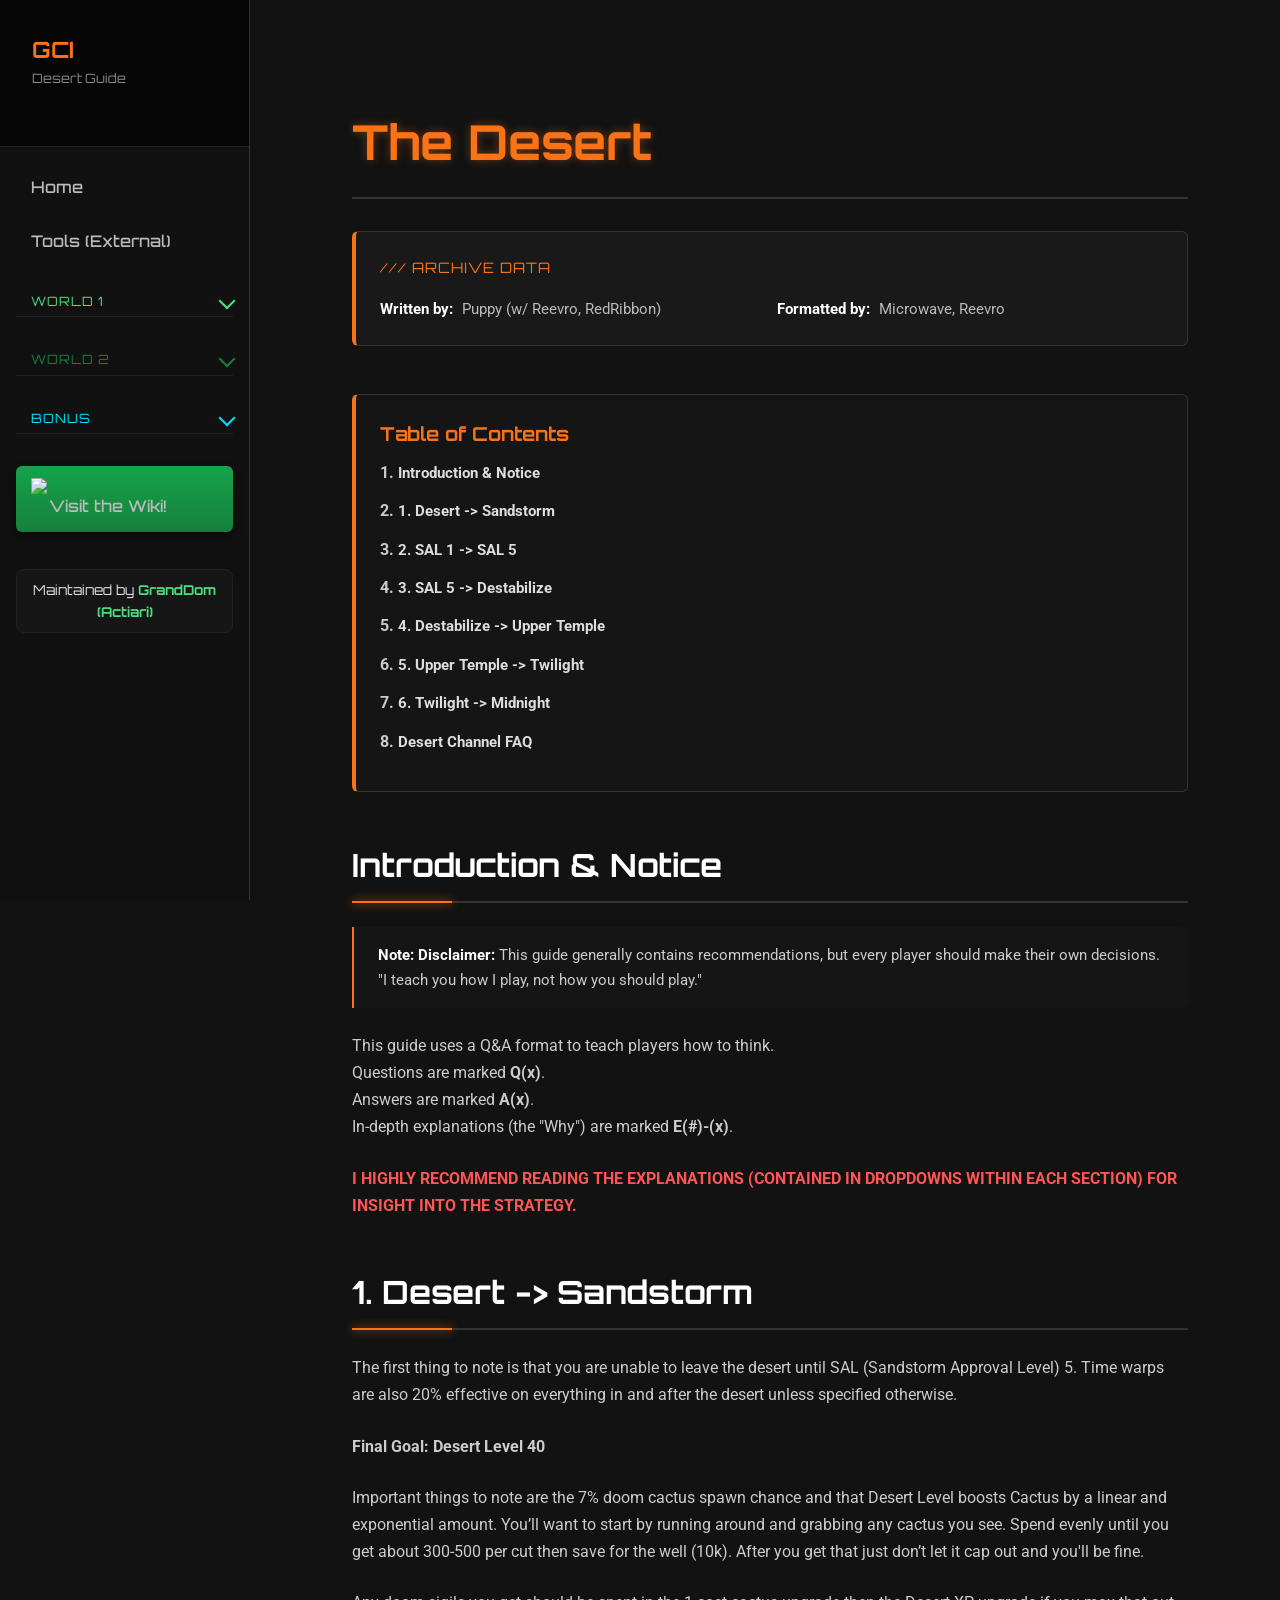
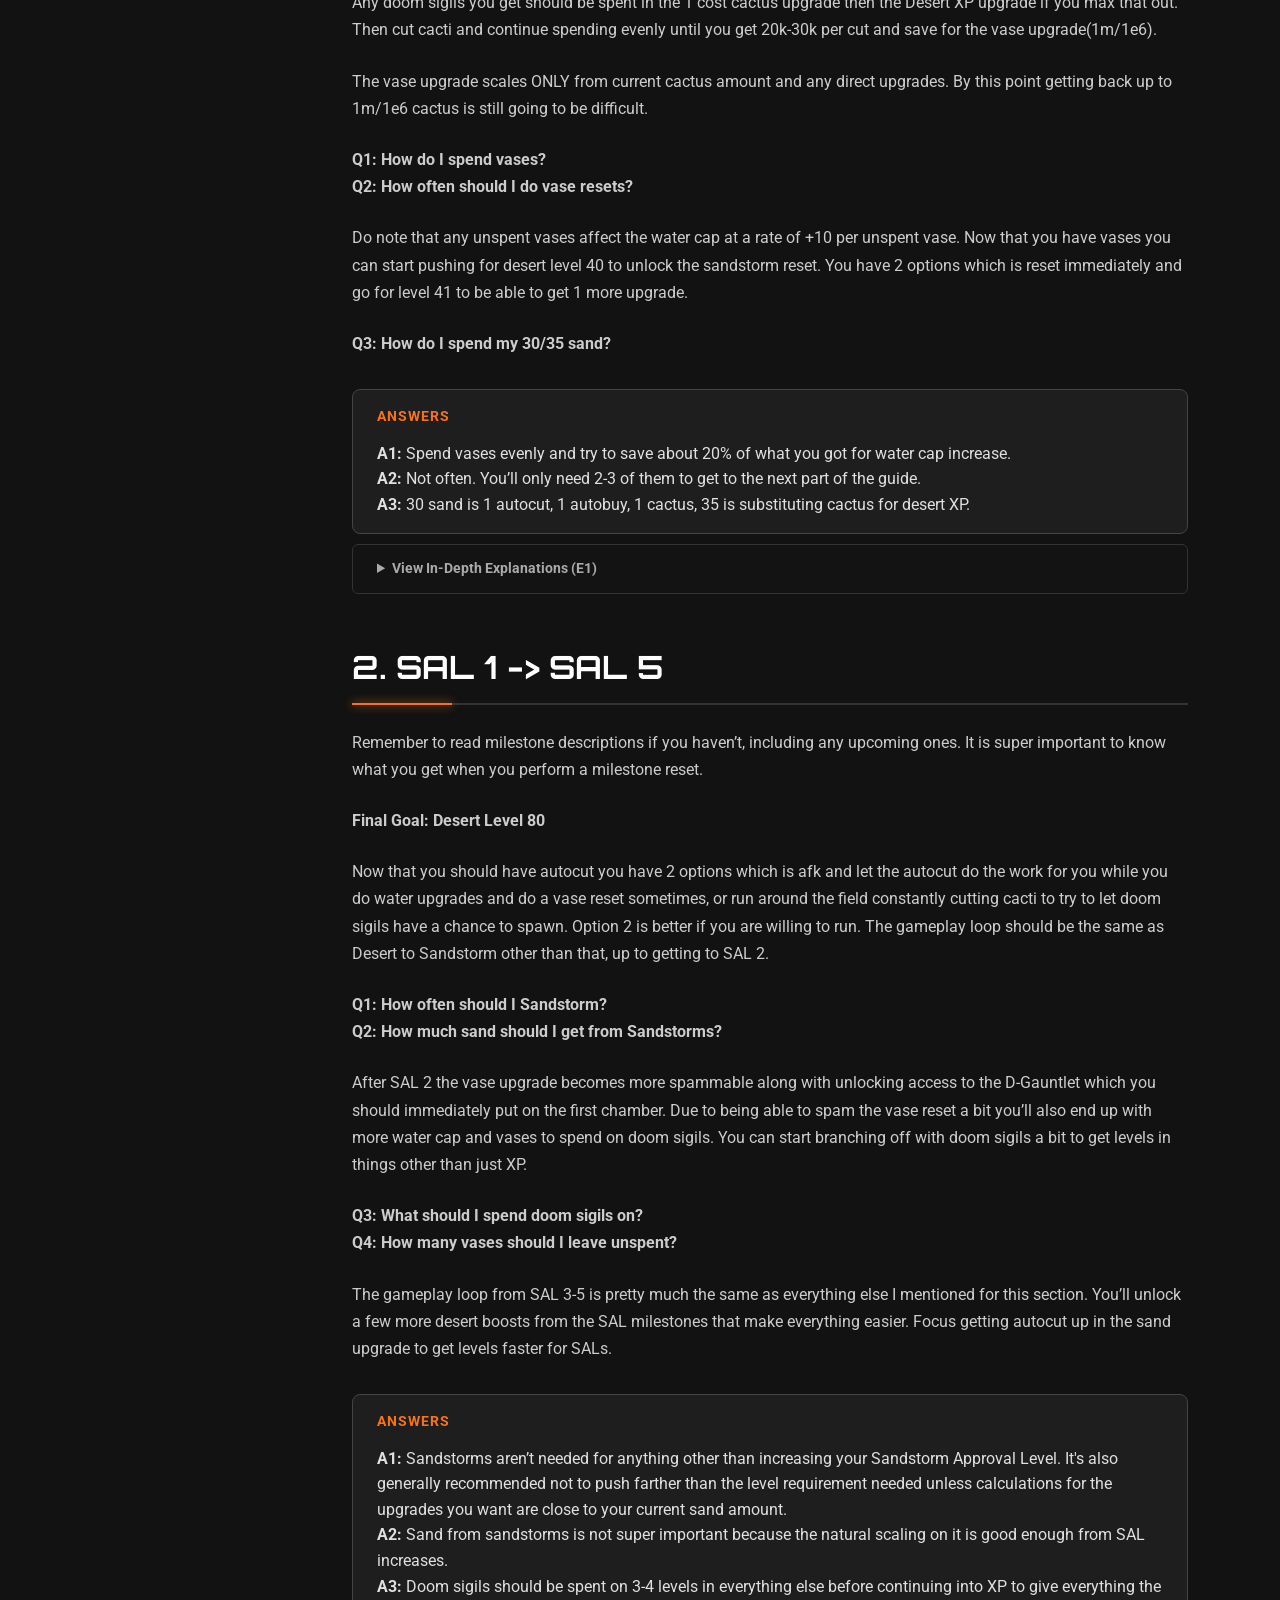
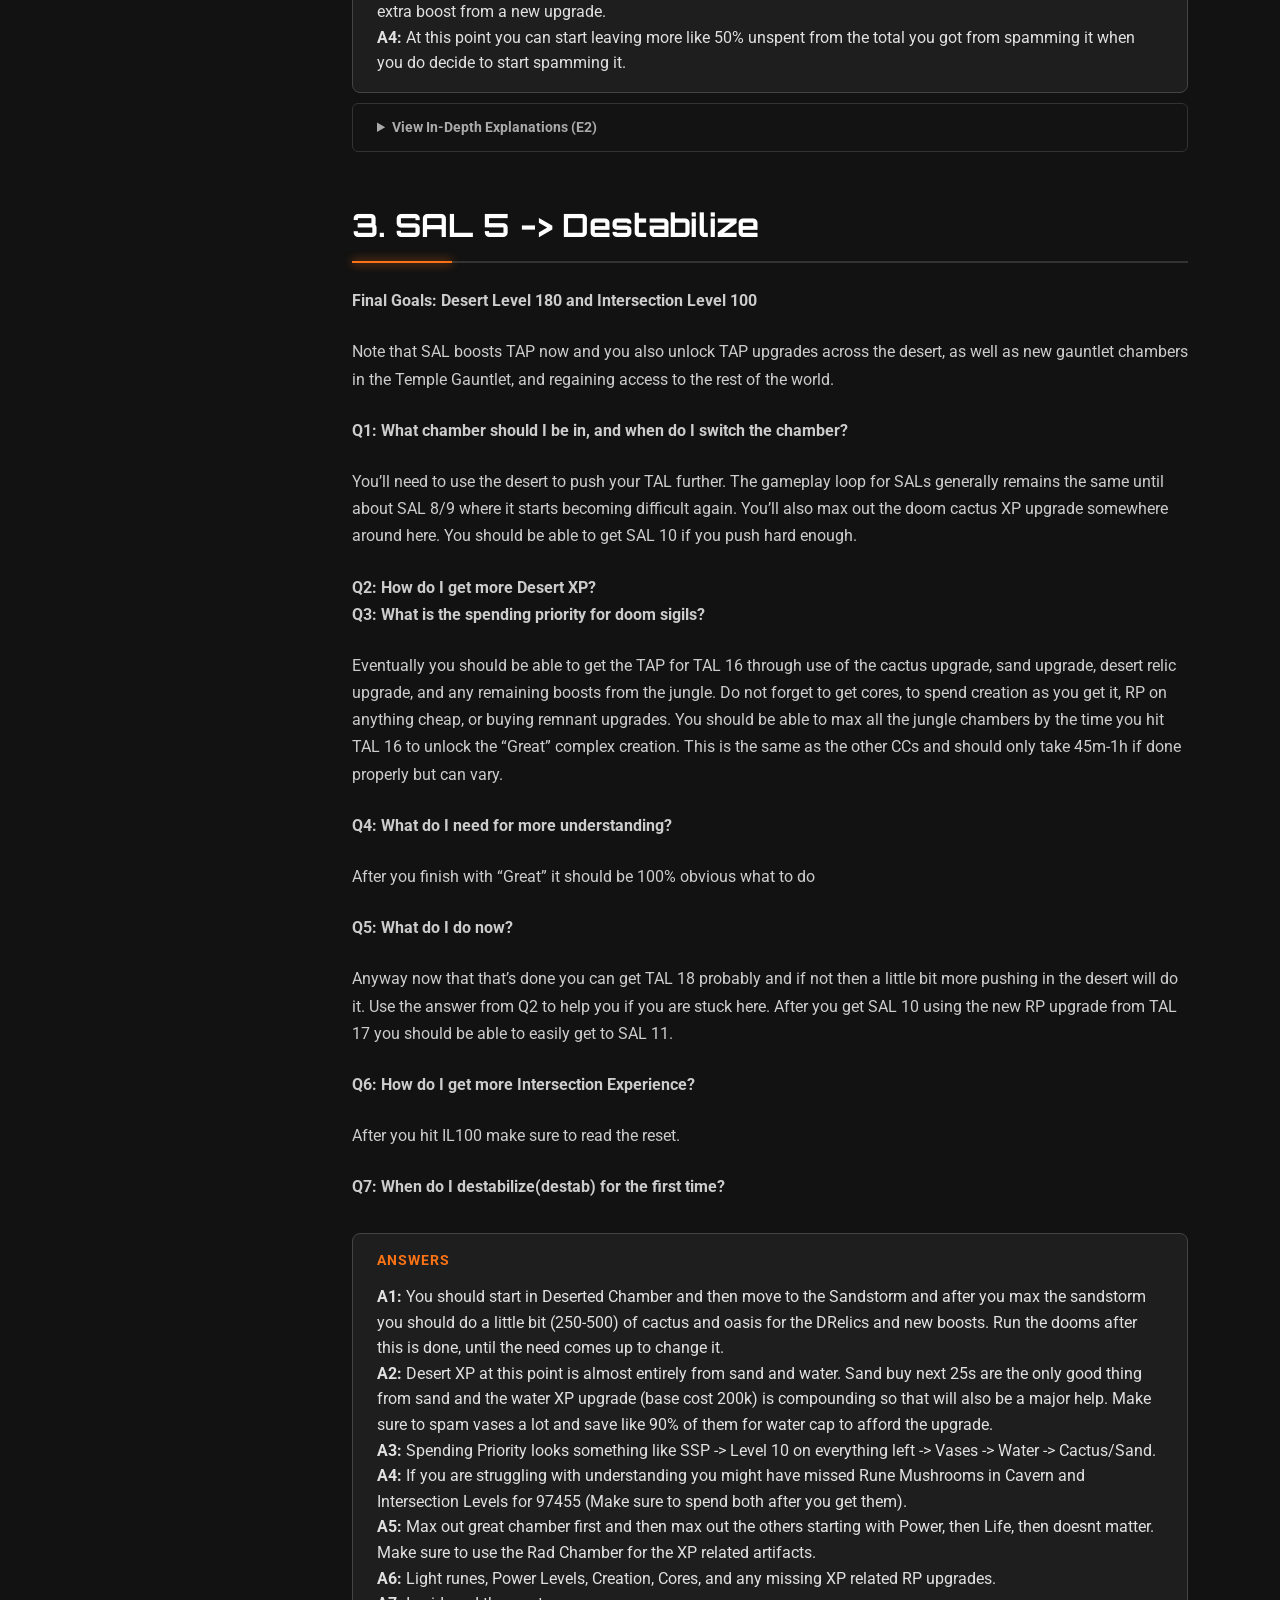
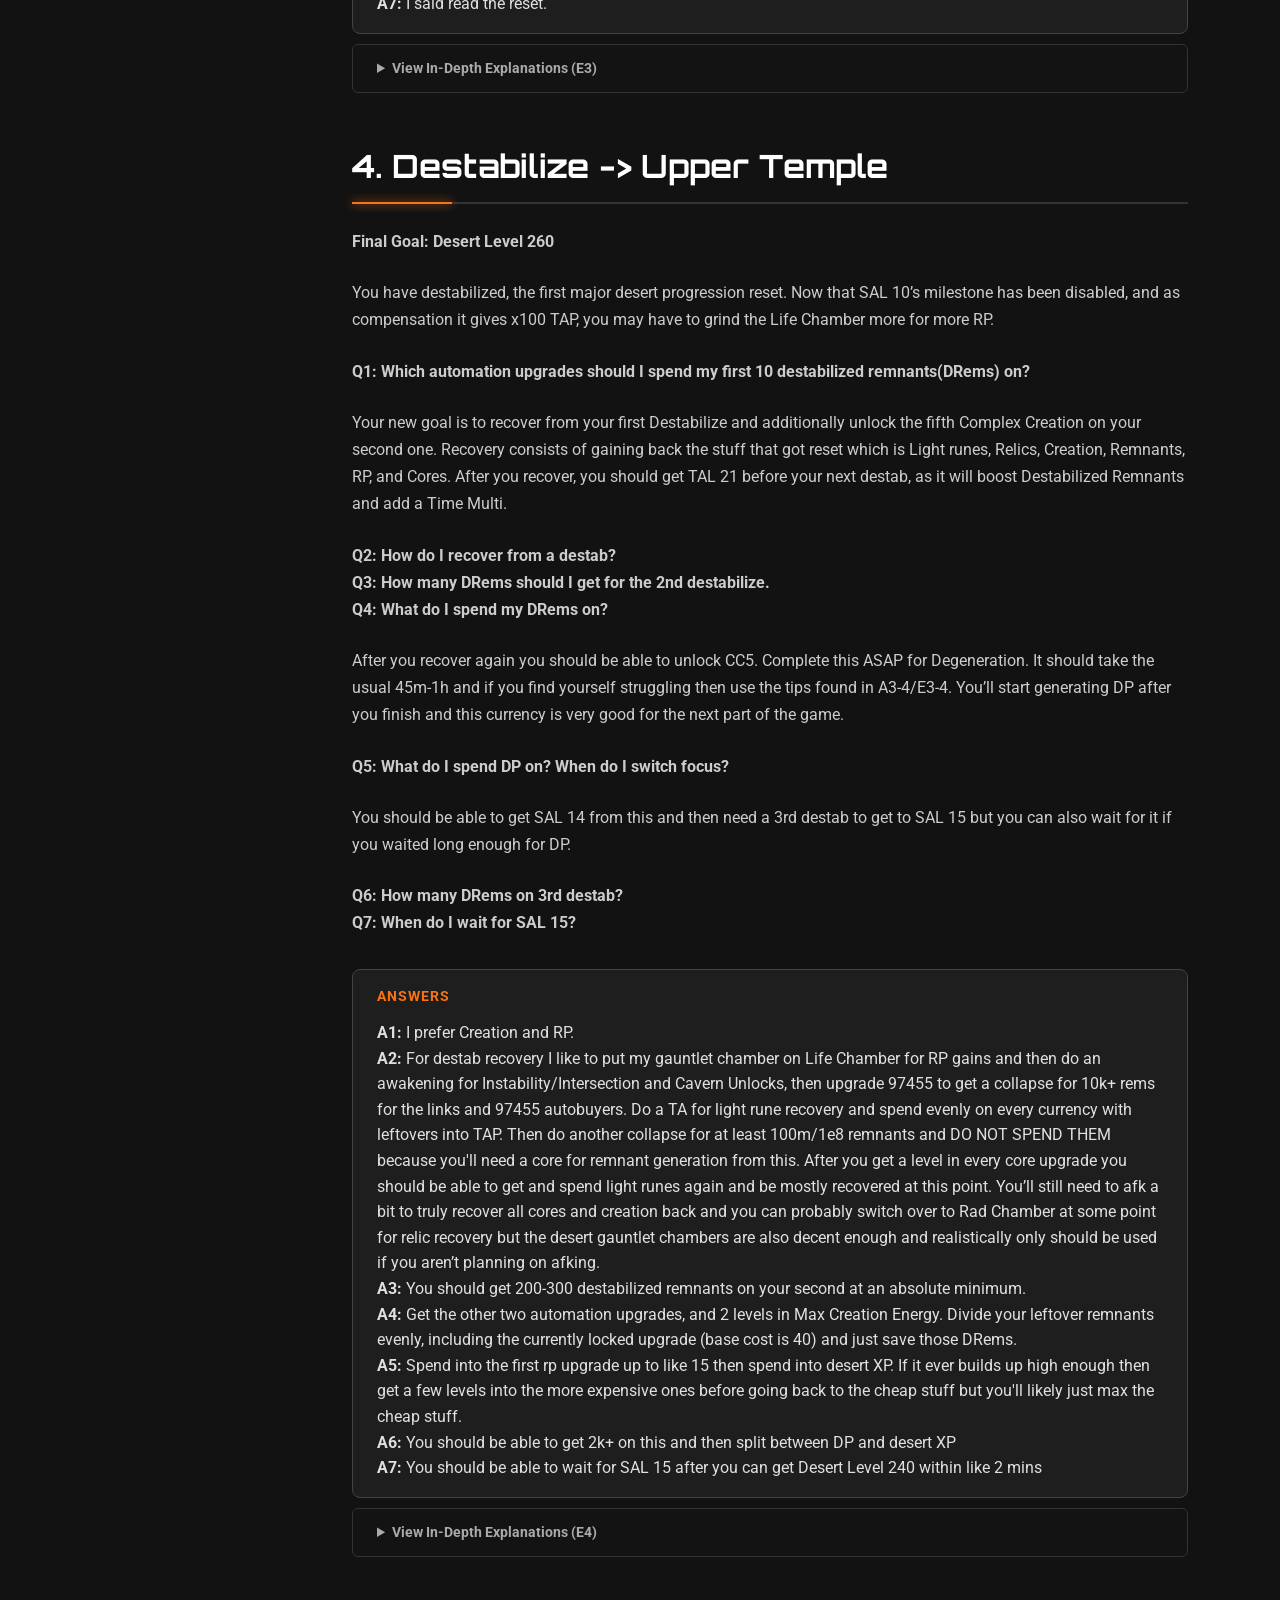
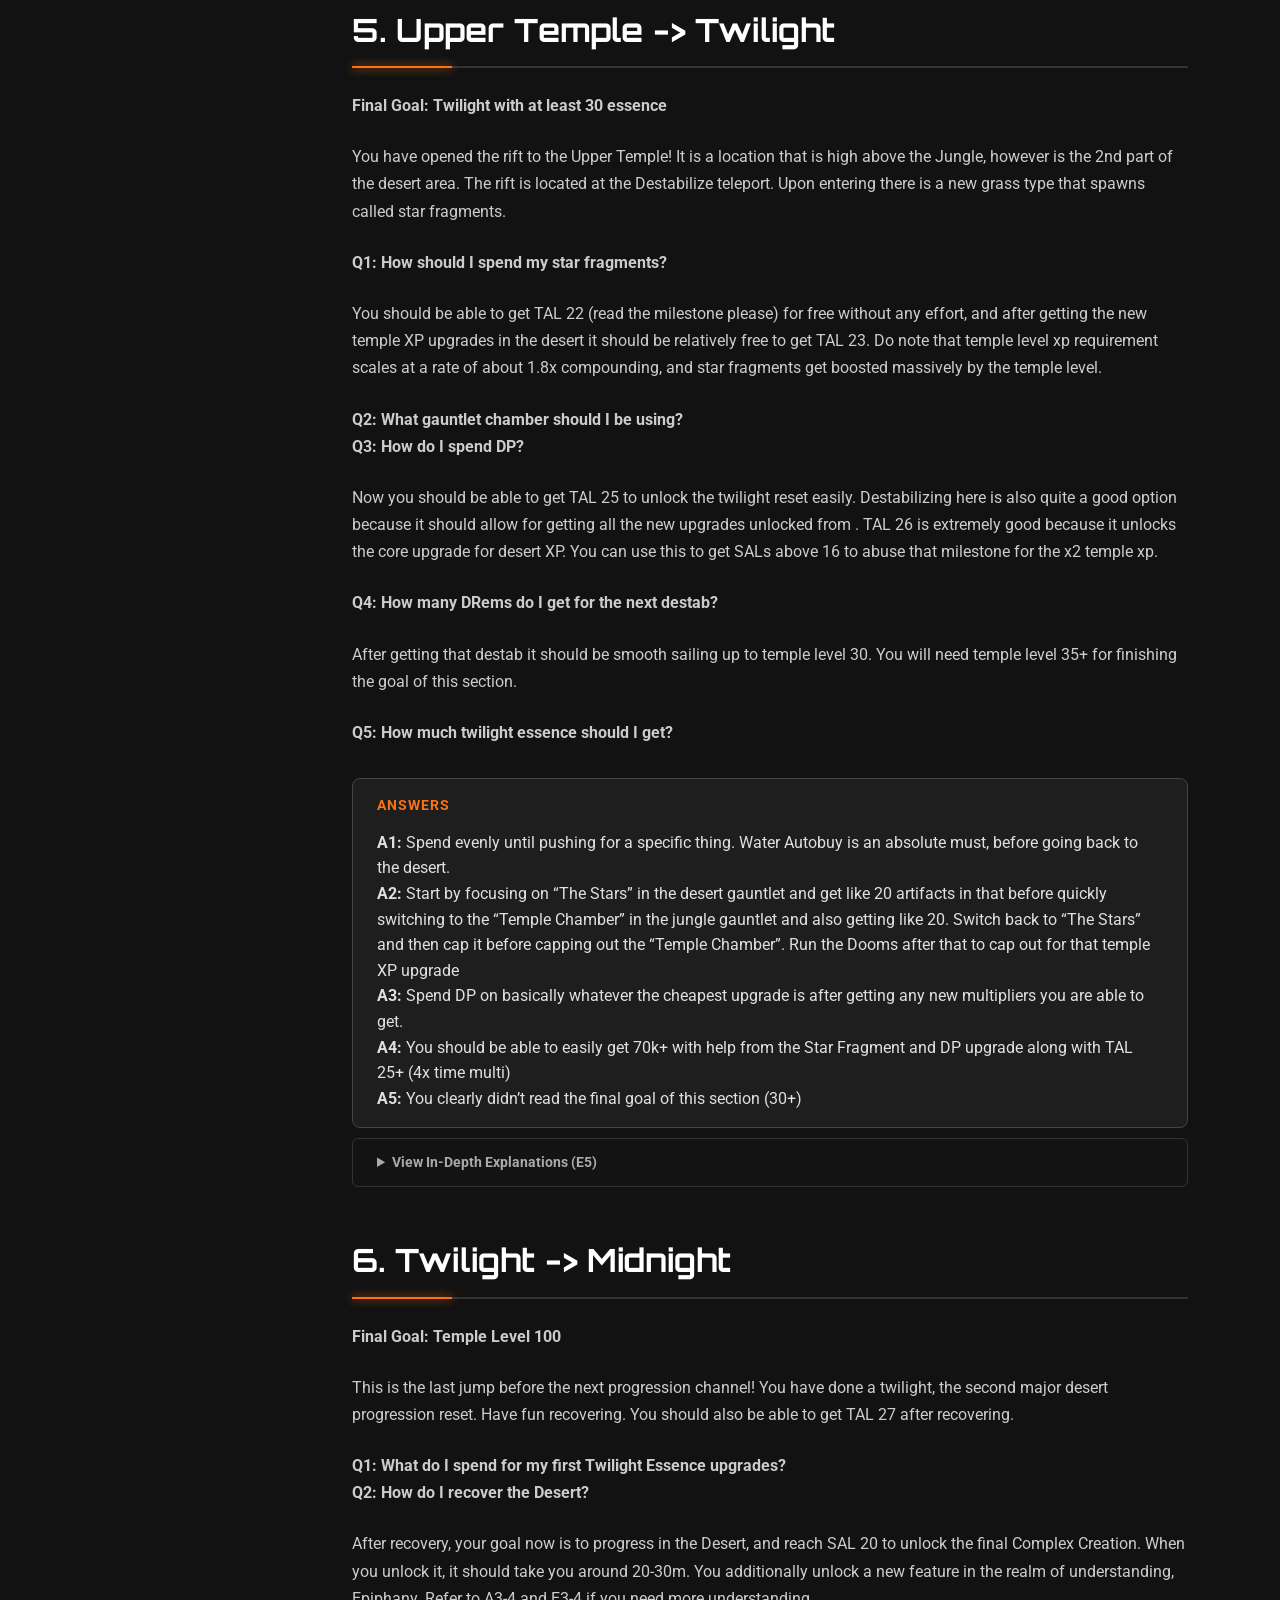
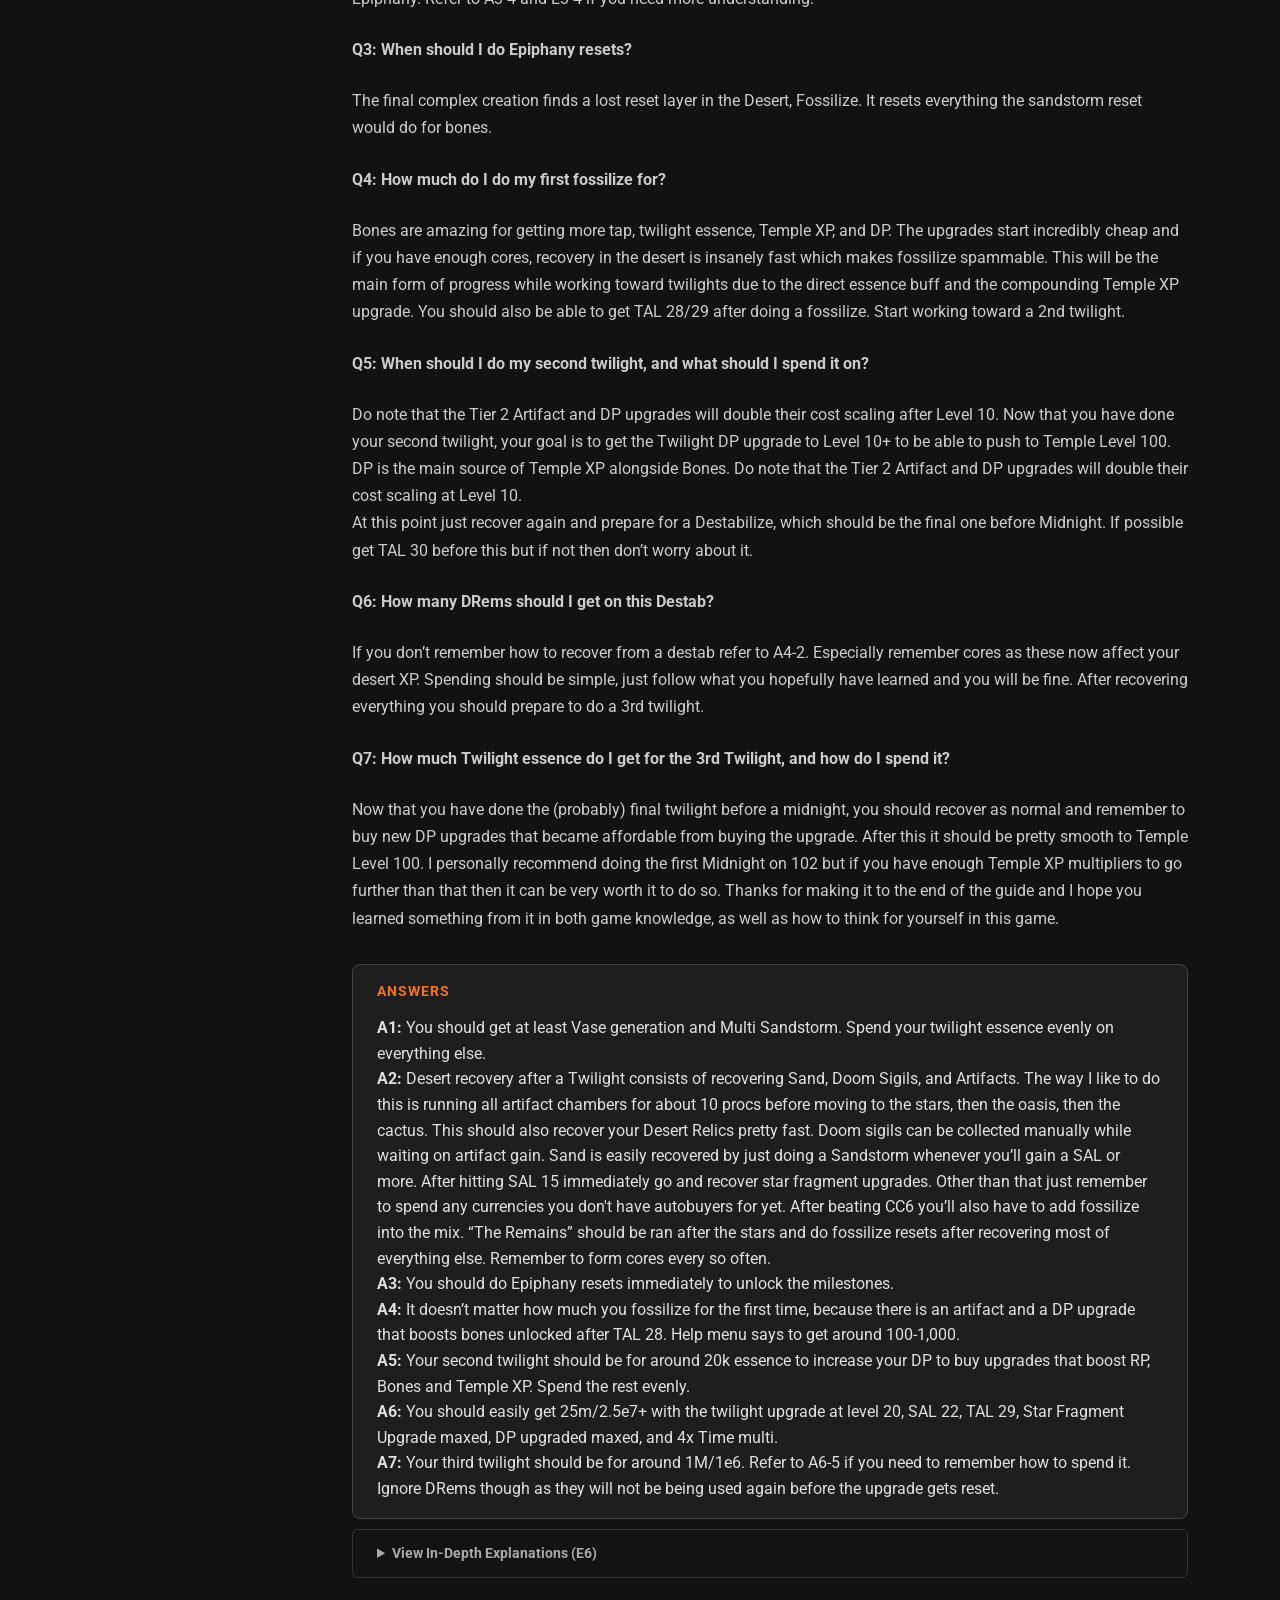
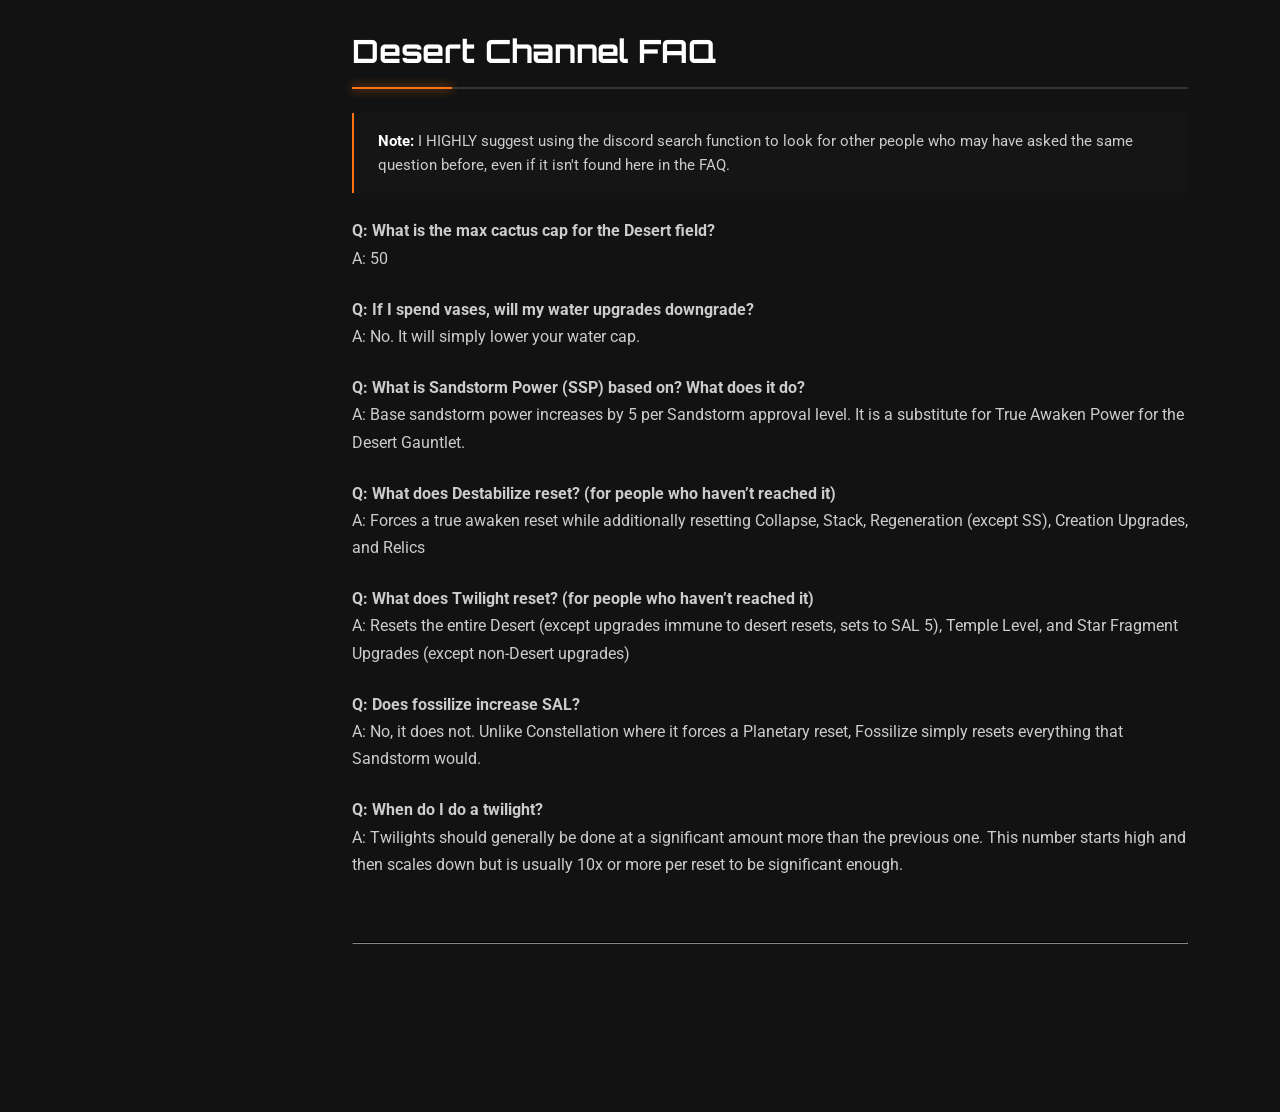
==== pages/start.html @ b1733882 "Test" ====
<!DOCTYPE html>
<html lang="en">
<head>
    <meta charset="UTF-8">
    <meta name="viewport" content="width=device-width, initial-scale=1.0">
    <title>Desert - GCI Guide</title>
    <!-- FAVICON -->
    <link rel="icon" type="image/x-icon" href="../assets/img/Main.ico">
    
    <link rel="stylesheet" href="../assets/css/style.css">
    <link href="https://fonts.googleapis.com/css2?family=Orbitron:wght@400;700&family=Roboto:wght@300;400;500;700&display=swap" rel="stylesheet">
    
    <style>
        /* --- PAGE THEME CONFIGURATION --- */
        :root { --theme-color: #f97316; /* Desert Orange */ }

        /* Shared layout & typography */
        #sidebar { position: fixed; top: 0; left: 0; width: 250px; height: 100vh; overflow-y: auto; -webkit-overflow-scrolling: touch; box-sizing: border-box; padding-bottom: env(safe-area-inset-bottom, 12px); display: flex; flex-direction: column; background-color: #111; z-index: 1000; scrollbar-width: thin; scrollbar-color: var(--theme-color) #111; }
        #sidebar::-webkit-scrollbar { width: 5px; }
        #sidebar::-webkit-scrollbar-thumb { background: var(--theme-color); }
        #dot-nav { position: fixed; left: 280px; top: 50%; transform: translateY(-50%); display: flex; flex-direction: column; gap: 12px; z-index: 900; width: 180px; }
        @media (max-height: 850px) { #dot-nav, .dot-nav { display: none !important; } }
        @media (max-width: 1650px) { #dot-nav, .dot-nav { display: none !important; } }
        main { margin-left: 260px; padding: 40px; transition: margin 0.3s; position: relative; }
        @media (max-width: 768px) { main { margin-left: 0; padding: 20px; margin-top: 60px; } #sidebar nav { padding-bottom: calc(96px + env(safe-area-inset-bottom, 12px)); } }

        p { line-height: 1.7; margin-bottom: 1.5rem; color: #ccc; font-family: 'Roboto', sans-serif; }
        .guide-container ul { margin-bottom: 1.5rem; padding-left: 1.5rem; }
        .guide-container li { margin-bottom: 0.8rem; line-height: 1.6; color: #ccc; }

        .toc-box { background-color: #151515; border: 1px solid #333; border-left: 4px solid var(--theme-color); padding: 1.5rem; margin-bottom: 3rem; border-radius: 6px; }
        .toc-list { list-style: none; column-count: 1; padding-left: 0; font-family: 'Yuruka', 'Orbitron', sans-serif !important; font-weight: 700; }
        .toc-list li { margin-bottom: 8px; }
        @media (max-width: 768px) { .toc-list { column-count: 1; } }

        h1.main-title { text-shadow: 0 0 10px rgba(249, 115, 22, 0.4); }

        h2 {
            font-family: 'Orbitron', sans-serif;
            color: #fff;
            font-size: 2rem;
            margin-top: 3rem;
            margin-bottom: 1.5rem;
            padding-bottom: 10px;
            border-bottom: 2px solid #333;
            position: relative;
        }
        
        h2::after {
            content: '';
            position: absolute;
            bottom: -2px;
            left: 0;
            width: 100px;
            height: 2px;
            background-color: var(--theme-color);
            box-shadow: 0 0 10px var(--theme-color);
        }

        /* Major Checkpoint Headers */
        h2.major-checkpoint {
            font-size: 2.5rem;
            color: var(--theme-color);
            border-bottom: 4px solid var(--theme-color);
            text-shadow: 0 0 10px rgba(227, 192, 120, 0.2);
        }

        h3 {
            font-family: 'Orbitron', sans-serif;
            color: var(--theme-color);
            font-size: 1.4rem;
            margin-top: 2rem;
            margin-bottom: 1rem;
        }

        /* --- TABLE OF CONTENTS --- */
        .toc-box {
            background-color: #151515;
            border: 1px solid #333;
            border-left: 4px solid var(--theme-color);
            padding: 1.5rem;
            margin-bottom: 3rem;
            border-radius: 6px;
        }
        .toc-title {
            font-family: 'Yuruka', 'Orbitron', sans-serif;
            color: var(--theme-color);
            margin-bottom: 10px;
            font-size: 1.2rem;
            font-weight: 700;
        }
        .toc-list {
            list-style: none;
            column-count: 1; /* single column for better hierarchy */
            padding-left: 0;
            font-family: 'Yuruka', 'Orbitron', sans-serif !important;
            font-weight: 700;
        }
        .toc-list li {
            margin-bottom: 8px;
        }
        .toc-list .sub-list {
            margin: 8px 0 8px 24px; /* stronger indent for sub-items */
            padding-left: 12px;
            border-left: 2px solid rgba(255,255,255,0.09);
        }
        .toc-list a {
            color: #ddd;
            text-decoration: none;
            transition: color 0.2s;
            font-size: 0.95rem;
            font-weight: 700;
        }
        .toc-list a:hover {
            color: var(--theme-color);
            text-decoration: underline;
        }
        @media (max-width: 768px) {
            .toc-list { column-count: 1; }
        }

        /* --- CREDITS BOX --- */
        .credits-box {
            background: rgba(255, 255, 255, 0.03);
            border: 1px solid #333;
            border-left: 4px solid var(--theme-color);
            border-radius: 6px;
            padding: 1.5rem;
            margin-bottom: 3rem;
            display: flex;
            flex-direction: column;
            gap: 10px;
        }

        .credits-header {
            font-family: 'Orbitron', sans-serif;
            font-size: 0.9rem;
            color: var(--theme-color);
            text-transform: uppercase;
            letter-spacing: 1px;
            margin-bottom: 0.5rem;
        }

        .credits-grid {
            display: grid;
            grid-template-columns: repeat(auto-fit, minmax(200px, 1fr));
            gap: 10px;
            font-size: 0.95rem;
            color: #bbb;
        }

        .credit-role {
            font-weight: bold;
            color: #fff;
            margin-right: 5px;
        }

        /* --- NOTE STYLE --- */
        .note {
            background-color: #151515;
            border-left: 2px solid var(--theme-color);
            padding: 1rem 1.5rem;
            margin: 1.5rem 0;
            border-radius: 0 6px 6px 0;
            font-size: 0.95rem;
            color: #cccccc;
            transition: transform 0.2s;
        }
        .note:hover { background-color: #1a1a1a; }
        .note strong { color: #fff; }

        /* --- Q&A and EXPLANATION STYLES --- */
        .qa-container {
            margin: 2rem 0;
            display: flex;
            flex-direction: column;
            gap: 10px;
        }

        .qa-box {
            background-color: rgba(255, 255, 255, 0.05);
            border: 1px solid #444;
            padding: 1rem 1.5rem;
            border-radius: 8px;
        }

        .qa-title {
            color: var(--theme-color);
            font-weight: bold;
            margin-bottom: 0.8rem;
            display: block;
            text-transform: uppercase;
            font-size: 0.85rem;
            letter-spacing: 1px;
        }

        .explanation-details {
            background-color: rgba(0, 0, 0, 0.4);
            border: 1px solid #333;
            border-radius: 6px;
            overflow: hidden;
        }
        
        .explanation-details summary {
            padding: 12px 1.5rem;
            cursor: pointer;
            color: #aaa;
            font-weight: bold;
            font-size: 0.9rem;
            background-color: rgba(255, 255, 255, 0.03);
            transition: all 0.2s ease;
            user-select: none;
        }

        .explanation-details summary:hover {
            color: var(--theme-color);
            background-color: rgba(255, 255, 255, 0.07);
        }

        .explanation-content {
            padding: 1.5rem;
            border-top: 1px solid #333;
            color: #ccc;
            font-size: 0.95rem;
            line-height: 1.6;
        }
        
        .explanation-content strong {
            color: var(--theme-color);
        }

        /* Warning Text styling */
        .warning-text {
            color: #ff5555;
            font-weight: bold;
        }
        
        /* List Styling */
        ul { margin-left: 20px; margin-bottom: 1.5rem; }
        li { margin-bottom: 8px; color: #ddd; }

        /* Sidebar Active Color Override */
        #sidebar a.active {
            color: var(--theme-color) !important;
            border-left-color: var(--theme-color) !important;
        }
        #sidebar a:hover {
            color: var(--theme-color) !important;
        }
                /* --- TEXT CONTENT STYLES (The fix for spacing) --- */
        p {
            line-height: 1.7;        /* Increases space between lines of text */
            margin-bottom: 1.5rem;   /* Adds space after every paragraph */
            color: #ccc;
            font-family: 'Roboto', sans-serif;
        }

        /* Spacing for lists within the guide content */
        .guide-container ul {
            margin-bottom: 1.5rem;
            padding-left: 1.5rem;
        }

        .guide-container li {
            margin-bottom: 0.8rem;   /* Space between list items */
            line-height: 1.6;
            color: #ccc;
        }
    </style>
</head>
<body>

    <!-- Mobile Header -->
    <header class="mobile-header">
        <div class="logo" style="color:var(--theme-color); font-weight:bold;">GCI</div>
        <button id="menu-toggle" style="background:none; border:none; color:#fff; font-size:1.5rem;">☰</button>
    </header>

    <!-- Sidebar -->
    <aside id="sidebar">
        <div class="sidebar-header">
            <h1 style="color: var(--theme-color);">GCI</h1>
            <p>Desert Guide</p>
        </div>
        <nav>
            <a href="../index.html">Home</a>
            <a href="https://roblox-grass-cutting-incremental.fandom.com/wiki/Helpful_Resources" target="_blank" rel="noopener noreferrer">Tools (External)</a>

            <div class="section-title">World 1</div>
            <a href="origins.html">Early Game</a>
            <a href="galactic.html">Galactic</a>
            <a href="planetoid.html">Planetoid</a>
            <a href="constellations.html">Constellations</a>
            <a href="supernova.html">Supernova</a>
            <a href="solarians.html">Solarians</a>
            <a href="grasslands.html">Grasslands</a>
            <a href="loops.html">Loops</a>
            <a href="SML.html">SML &amp; SUML</a>
            <a href="Omega.html">Omega</a>

            <div class="section-title">World 2</div>
            <a href="jungle.html">Jungle</a>
            <a href="true-awaken.html">True Awaken</a>
            <a href="desert.html" class="active">Desert</a>
            <a href="midnight.html">Midnight</a>
            <a href="great-rift.html">Great Rift</a>
            <a href="doom.html">Doom (DaS)</a>

            <div class="section-title">Bonus</div>
            <a href="tower.html">The Tower</a>
            <a href="cool.html">Cool World</a>
        </nav>
            <div class="sidebar-maintainer">Maintained by <strong>GrandDom (Actiari)</strong></div>
    </aside>

    <!-- DOT NAVIGATION -->
    <div id="dot-nav">
        <a href="#intro" class="dot-item"><div class="dot-circle"></div><span class="dot-label">Intro</span></a>
        <a href="#sandstorm" class="dot-item"><div class="dot-circle"></div><span class="dot-label">Sandstorm</span></a>
        <a href="#sal1" class="dot-item"><div class="dot-circle"></div><span class="dot-label">SAL 1-5</span></a>
        <a href="#destabilize" class="dot-item"><div class="dot-circle"></div><span class="dot-label">Destabilize</span></a>
        <a href="#upper" class="dot-item"><div class="dot-circle"></div><span class="dot-label">Upper Temple</span></a>
        <a href="#twilight" class="dot-item"><div class="dot-circle"></div><span class="dot-label">Twilight</span></a>
        <a href="#midnight" class="dot-item"><div class="dot-circle"></div><span class="dot-label">Midnight</span></a>
        <a href="#faq" class="dot-item"><div class="dot-circle"></div><span class="dot-label">FAQ</span></a>
    </div>

    <!-- Main Content -->
    <main>
        <div class="guide-container">
            
            <h1 class="main-title">The Desert</h1>
            
            <div class="credits-box">
                <div class="credits-header">/// Archive Data</div>
                <div class="credits-grid">
                    <div><span class="credit-role">Written by:</span> Puppy (w/ Reevro, RedRibbon)</div>
                    <div><span class="credit-role">Formatted by:</span> Microwave, Reevro</div>
                </div>
            </div>

            <!-- Table of Contents -->
            <div class="toc-box">
                <div class="toc-title">Table of Contents</div>
                <ul class="toc-list">
                    <li><a href="#intro">Introduction & Notice</a></li>
                    <li><a href="#sandstorm">1. Desert -> Sandstorm</a></li>
                    <li><a href="#sal1">2. SAL 1 -> SAL 5</a></li>
                    <li><a href="#destabilize">3. SAL 5 -> Destabilize</a></li>
                    <li><a href="#upper">4. Destabilize -> Upper Temple</a></li>
                    <li><a href="#twilight">5. Upper Temple -> Twilight</a></li>
                    <li><a href="#midnight">6. Twilight -> Midnight</a></li>
                    <li><a href="#faq">Desert FAQ</a></li>
                </ul>
            </div>

            <h2 id="intro">Introduction & Notice</h2>
            <div class="note"><strong>Note:</strong> 
                <strong>Disclaimer:</strong> This guide generally contains recommendations, but every player should make their own decisions. "I teach you how I play, not how you should play."
            </div>
            
            <p>This guide uses a Q&A format to teach players how to think.
            <br>Questions are marked <strong>Q(x)</strong>.
            <br>Answers are marked <strong>A(x)</strong>.
            <br>In-depth explanations (the "Why") are marked <strong>E(#)-(x)</strong>.</p>

            <p class="warning-text">I highly recommend reading the explanations (contained in dropdowns within each section) for insight into the strategy.</p>

            <!-- SECTION 1 -->
            <h2 id="sandstorm">1. Desert -> Sandstorm</h2>
            <p>The first thing to note is that you are unable to leave the desert until SAL (Sandstorm Approval Level) 5. Time warps are also 20% effective on everything in and after the desert unless specified otherwise.</p>

            <p><strong>Final Goal: Desert Level 40</strong></p>

            <p>Important things to note are the 7% doom cactus spawn chance and that Desert Level boosts Cactus by a linear and exponential amount. You’ll want to start by running around and grabbing any cactus you see. Spend evenly until you get about 300-500 per cut then save for the well (10k). After you get that just don’t let it cap out and you'll be fine.</p>

            <p>Any doom sigils you get should be spent in the 1 cost cactus upgrade then the Desert XP upgrade if you max that out. Then cut cacti and continue spending evenly until you get 20k-30k per cut and save for the vase upgrade(1m/1e6).</p>

            <p>The vase upgrade scales ONLY from current cactus amount and any direct upgrades. By this point getting back up to 1m/1e6 cactus is still going to be difficult.</p>

            <p><strong>Q1: How do I spend vases?<br>
            Q2: How often should I do vase resets?</strong></p>

            <p>Do note that any unspent vases affect the water cap at a rate of +10 per unspent vase. Now that you have vases you can start pushing for desert level 40 to unlock the sandstorm reset. You have 2 options which is reset immediately and go for level 41 to be able to get 1 more upgrade.</p>
            
            <p><strong>Q3: How do I spend my 30/35 sand?</strong></p>

            <div class="qa-container">
                <div class="qa-box">
                    <span class="qa-title">Answers</span>
                    <strong>A1:</strong> Spend vases evenly and try to save about 20% of what you got for water cap increase.<br>
                    <strong>A2:</strong> Not often. You’ll only need 2-3 of them to get to the next part of the guide.<br>
                    <strong>A3:</strong> 30 sand is 1 autocut, 1 autobuy, 1 cactus, 35 is substituting cactus for desert XP.
                </div>
                
                <details class="explanation-details">
                    <summary>View In-Depth Explanations (E1)</summary>
                    <div class="explanation-content">
                        <p><strong>E1-1:</strong> Vases at the start do not give enough bonuses to be worth resetting a lot for. Their upgrades are not compounding at all and their main use is increasing the water cap, which is pretty weak at the start.</p>
                        <p><strong>E1-2:</strong> Vase resets in the current progression point are not spammable so resetting them resets you back to almost 0 just with doom sigils and a few vase upgrades. It's better to push than to wait in cases like these.</p>
                        <p><strong>E1-3:</strong> Automation as per usual is one of the best things in the game to make the experience better. Autocut especially with the desert field’s size, is really good. The autobuyer is a simple QoL change (remember to autobuy advanced them to 100%) and the cactus/XP is giving a small boost that compounds with all other upgrades due to it being the first level.</p>
                    </div>
                </details>
            </div>

            <!-- SECTION 2 -->
            <h2 id="sal1">2. SAL 1 -> SAL 5</h2>
            <p>Remember to read milestone descriptions if you haven’t, including any upcoming ones. It is super important to know what you get when you perform a milestone reset.</p>

            <p><strong>Final Goal: Desert Level 80</strong></p>

            <p>Now that you should have autocut you have 2 options which is afk and let the autocut do the work for you while you do water upgrades and do a vase reset sometimes, or run around the field constantly cutting cacti to try to let doom sigils have a chance to spawn. Option 2 is better if you are willing to run. The gameplay loop should be the same as Desert to Sandstorm other than that, up to getting to SAL 2.</p>

            <p><strong>Q1: How often should I Sandstorm?<br>
            Q2: How much sand should I get from Sandstorms?</strong></p>

            <p>After SAL 2 the vase upgrade becomes more spammable along with unlocking access to the D-Gauntlet which you should immediately put on the first chamber. Due to being able to spam the vase reset a bit you’ll also end up with more water cap and vases to spend on doom sigils. You can start branching off with doom sigils a bit to get levels in things other than just XP.</p>

            <p><strong>Q3: What should I spend doom sigils on?<br>
            Q4: How many vases should I leave unspent?</strong></p>

            <p>The gameplay loop from SAL 3-5 is pretty much the same as everything else I mentioned for this section. You’ll unlock a few more desert boosts from the SAL milestones that make everything easier. Focus getting autocut up in the sand upgrade to get levels faster for SALs.</p>

            <div class="qa-container">
                <div class="qa-box">
                    <span class="qa-title">Answers</span>
                    <strong>A1:</strong> Sandstorms aren’t needed for anything other than increasing your Sandstorm Approval Level. It's also generally recommended not to push farther than the level requirement needed unless calculations for the upgrades you want are close to your current sand amount.<br>
                    <strong>A2:</strong> Sand from sandstorms is not super important because the natural scaling on it is good enough from SAL increases.<br>
                    <strong>A3:</strong> Doom sigils should be spent on 3-4 levels in everything else before continuing into XP to give everything the extra boost from a new upgrade.<br>
                    <strong>A4:</strong> At this point you can start leaving more like 50% unspent from the total you got from spamming it when you do decide to start spamming it.
                </div>

                <details class="explanation-details">
                    <summary>View In-Depth Explanations (E2)</summary>
                    <div class="explanation-content">
                        <p><strong>E2-1:</strong> The reason sandstorms aren’t needed for anything other than SALs is the same reasoning that E1-1 had for vases. The upgrades are just additive. Not a huge boost whether you have a few more after you get like level 10 on them. Autocut and doom sigils would be the only exceptions but still are not worth due to them being far more expensive.</p>
                        <p><strong>E2-2:</strong> Basically same reasoning as E2-1.</p>
                        <p><strong>E2-3:</strong> Giving a new boost to an upgrade essentially provides a compounding boost on that first upgrade which is a massive boost in some cases. Getting a few levels in everything allows that boost to stack with any other boosts providing a good reason to deviate from XP at least for a few levels.</p>
                        <p><strong>E2-4:</strong> As you get more vases you are able to save more vases because the upgrades continue to be of less value and the water upgrades do have compounding upgrades (needs 10k/20k vases) so saving more allows you to get more levels in those.</p>
                    </div>
                </details>
            </div>

            <!-- SECTION 3 -->
            <h2 id="destabilize">3. SAL 5 -> Destabilize</h2>
            <p><strong>Final Goals: Desert Level 180 and Intersection Level 100</strong></p>

            <p>Note that SAL boosts TAP now and you also unlock TAP upgrades across the desert, as well as new gauntlet chambers in the Temple Gauntlet, and regaining access to the rest of the world.</p>

            <p><strong>Q1: What chamber should I be in, and when do I switch the chamber?</strong></p>

            <p>You’ll need to use the desert to push your TAL further. The gameplay loop for SALs generally remains the same until about SAL 8/9 where it starts becoming difficult again. You’ll also max out the doom cactus XP upgrade somewhere around here. You should be able to get SAL 10 if you push hard enough.</p>

            <p><strong>Q2: How do I get more Desert XP?<br>
            Q3: What is the spending priority for doom sigils?</strong></p>

            <p>Eventually you should be able to get the TAP for TAL 16 through use of the cactus upgrade, sand upgrade, desert relic upgrade, and any remaining boosts from the jungle. Do not forget to get cores, to spend creation as you get it, RP on anything cheap, or buying remnant upgrades. You should be able to max all the jungle chambers by the time you hit TAL 16 to unlock the “Great” complex creation. This is the same as the other CCs and should only take 45m-1h if done properly but can vary.</p>

            <p><strong>Q4: What do I need for more understanding?</strong></p>
            <p>After you finish with “Great” it should be 100% obvious what to do</p>

            <p><strong>Q5: What do I do now?</strong></p>
            <p>Anyway now that that’s done you can get TAL 18 probably and if not then a little bit more pushing in the desert will do it. Use the answer from Q2 to help you if you are stuck here. After you get SAL 10 using the new RP upgrade from TAL 17 you should be able to easily get to SAL 11.</p>

            <p><strong>Q6: How do I get more Intersection Experience?</strong></p>
            <p>After you hit IL100 make sure to read the reset.</p>

            <p><strong>Q7: When do I destabilize(destab) for the first time?</strong></p>

            <div class="qa-container">
                <div class="qa-box">
                    <span class="qa-title">Answers</span>
                    <strong>A1:</strong> You should start in Deserted Chamber and then move to the Sandstorm and after you max the sandstorm you should do a little bit (250-500) of cactus and oasis for the DRelics and new boosts. Run the dooms after this is done, until the need comes up to change it.<br>
                    <strong>A2:</strong> Desert XP at this point is almost entirely from sand and water. Sand buy next 25s are the only good thing from sand and the water XP upgrade (base cost 200k) is compounding so that will also be a major help. Make sure to spam vases a lot and save like 90% of them for water cap to afford the upgrade.<br>
                    <strong>A3:</strong> Spending Priority looks something like SSP -> Level 10 on everything left -> Vases -> Water -> Cactus/Sand.<br>
                    <strong>A4:</strong> If you are struggling with understanding you might have missed Rune Mushrooms in Cavern and Intersection Levels for 97455 (Make sure to spend both after you get them).<br>
                    <strong>A5:</strong> Max out great chamber first and then max out the others starting with Power, then Life, then doesnt matter. Make sure to use the Rad Chamber for the XP related artifacts.<br>
                    <strong>A6:</strong> Light runes, Power Levels, Creation, Cores, and any missing XP related RP upgrades.<br>
                    <strong>A7:</strong> I said read the reset.
                </div>

                <details class="explanation-details">
                    <summary>View In-Depth Explanations (E3)</summary>
                    <div class="explanation-content">
                        <p><strong>E3-1:</strong> This is because you will need the desert XP and SSP from the jungle chambers to make significant progress in the desert. The desert chambers are done after in order to speed up progress in the desert and push the TAP upgrades there. The artifacts are +100% so it's a new boost and very good.</p>
                        <p><strong>E3-2:</strong> Should explain itself other than the buy next 25 on sand. The other upgrades are additive and therefore nearly useless without significant amounts of upgrading it. The buy next 25 on sand is a compounding multiplier even with itself so it ends up being really good.</p>
                        <p><strong>E3-3:</strong> SSP first for pushing gauntlet rooms, then 10 on everything for a good stat baseline from new upgrades. Vases next for water cap, then water to fill that cap, followed by cactus for getting that few more vases but sand is better if close to a buy next 25.</p>
                        <p><strong>E3-4:</strong> Should explain itself tbh. If still missing then you need more breakthroughs and discoveries.</p>
                        <p><strong>E3-5:</strong> Great chamber first cause otherwise you have no caps to fill, then power chamber to get more TAP, then Life Chamber for the RP gain to start building to gain more cores for IL100, and then it really doesn’t matter.</p>
                        <p><strong>E3-6:</strong> Light Runes for Intersection XP, Cavern XP, Conversion rate, and 97455. Power level because of PL6 (2x IXP per PL) Creation for Cavern XP and Intersection XP, Cores because cores are the literal best currency in the game for XP. Any missing XP related RP upgrades cause maybe you missed some of the XP upgrades due to a TA/Collapse.</p>
                        <p><strong>E3-7:</strong> There is no way to increase Destabilized Remnant gain before you do your first destabilize, so you literally cannot progress without it, just do it lmao</p>
                    </div>
                </details>
            </div>

            <!-- SECTION 4 -->
            <h2 id="upper">4. Destabilize -> Upper Temple</h2>
            <p><strong>Final Goal: Desert Level 260</strong></p>

            <p>You have destabilized, the first major desert progression reset. Now that SAL 10’s milestone has been disabled, and as compensation it gives x100 TAP, you may have to grind the Life Chamber more for more RP.</p>

            <p><strong>Q1: Which automation upgrades should I spend my first 10 destabilized remnants(DRems) on?</strong></p>

            <p>Your new goal is to recover from your first Destabilize and additionally unlock the fifth Complex Creation on your second one. Recovery consists of gaining back the stuff that got reset which is Light runes, Relics, Creation, Remnants, RP, and Cores. After you recover, you should get TAL 21 before your next destab, as it will boost Destabilized Remnants and add a Time Multi.</p>

            <p><strong>Q2: How do I recover from a destab?<br>
            Q3: How many DRems should I get for the 2nd destabilize.<br>
            Q4: What do I spend my DRems on?</strong></p>

            <p>After you recover again you should be able to unlock CC5. Complete this ASAP for Degeneration. It should take the usual 45m-1h and if you find yourself struggling then use the tips found in A3-4/E3-4. You’ll start generating DP after you finish and this currency is very good for the next part of the game.</p>

            <p><strong>Q5: What do I spend DP on? When do I switch focus?</strong></p>

            <p>You should be able to get SAL 14 from this and then need a 3rd destab to get to SAL 15 but you can also wait for it if you waited long enough for DP.</p>

            <p><strong>Q6: How many DRems on 3rd destab?<br>
            Q7: When do I wait for SAL 15?</strong></p>

            <div class="qa-container">
                <div class="qa-box">
                    <span class="qa-title">Answers</span>
                    <strong>A1:</strong> I prefer Creation and RP.<br>
                    <strong>A2:</strong> For destab recovery I like to put my gauntlet chamber on Life Chamber for RP gains and then do an awakening for Instability/Intersection and Cavern Unlocks, then upgrade 97455 to get a collapse for 10k+ rems for the links and 97455 autobuyers. Do a TA for light rune recovery and spend evenly on every currency with leftovers into TAP. Then do another collapse for at least 100m/1e8 remnants and DO NOT SPEND THEM because you'll need a core for remnant generation from this. After you get a level in every core upgrade you should be able to get and spend light runes again and be mostly recovered at this point. You’ll still need to afk a bit to truly recover all cores and creation back and you can probably switch over to Rad Chamber at some point for relic recovery but the desert gauntlet chambers are also decent enough and realistically only should be used if you aren’t planning on afking.<br>
                    <strong>A3:</strong> You should get 200-300 destabilized remnants on your second at an absolute minimum.<br>
                    <strong>A4:</strong> Get the other two automation upgrades, and 2 levels in Max Creation Energy. Divide your leftover remnants evenly, including the currently locked upgrade (base cost is 40) and just save those DRems.<br>
                    <strong>A5:</strong> Spend into the first rp upgrade up to like 15 then spend into desert XP. If it ever builds up high enough then get a few levels into the more expensive ones before going back to the cheap stuff but you'll likely just max the cheap stuff.<br>
                    <strong>A6:</strong> You should be able to get 2k+ on this and then split between DP and desert XP<br>
                    <strong>A7:</strong> You should be able to wait for SAL 15 after you can get Desert Level 240 within like 2 mins
                </div>

                <details class="explanation-details">
                    <summary>View In-Depth Explanations (E4)</summary>
                    <div class="explanation-content">
                        <p><strong>E4-1:</strong> You cannot buy anything meaningful with 10 Destabilized Remnants so you’re forced to buy automation. Creation and RP help as it allows you to ignore upgrading them to some extent. (the RP autobuyer doesn’t cover the Shiny Desert upgrades) Relics is not chosen because its not something that needs constant attention like Creation and doesn’t get reset by TA/Collapse like RP.</p>
                        <p><strong>E4-2:</strong> Obviously, you need to recover everything you lost. I did explain the reasoning for most decisions in the answer.</p>
                        <p><strong>E4-3:</strong> Read A4 to see what to spend them on. The maximum gain is 675 with TAL 21 and waiting a day for that isn’t really worth the extra time if you are sitting on being able to do a destab because the time multi is exponential. The cost for 1 level in everything remaining + an extra level in CE cap is about 200 DRems so that's why that's the minimum recommended.</p>
                        <p><strong>E4-4:</strong> Buying Max Creation Energy will help you to reach the next complex creation. (it even says that in its description) The Light Rune autobuyer also comes with EL so it’s insanely good for fast recovery. The relic autobuyer is kinda meh but it’s cheap so why not. The spending evenly is just because they are all new boosts so all are good to get at least 1 level in. Saving the DRems for the locked upgrade allows you to get more DRems on a 3rd destab should you choose to do that.</p>
                        <p><strong>E4-5:</strong> DP upgrades are much like RP where they don’t scale in price with an additive effect and lots of levels. Spending to get new multipliers is great but ultimately it's kinda just waiting for it.</p>
                        <p><strong>E4-6:</strong> Basically trying to just get the final push of desert XP needed for SAL 15. Spending in desert XP and DP are both pretty much direct sources of desert XP.</p>
                        <p><strong>E4-7:</strong> If you can get Desert Level 240 in 2 minutes, then you can get 260 in around a few hours or less.</p>
                    </div>
                </details>
            </div>

            <!-- SECTION 5 -->
            <h2 id="twilight">5. Upper Temple -> Twilight</h2>
            <p><strong>Final Goal: Twilight with at least 30 essence</strong></p>

            <p>You have opened the rift to the Upper Temple! It is a location that is high above the Jungle, however is the 2nd part of the desert area. The rift is located at the Destabilize teleport. Upon entering there is a new grass type that spawns called star fragments.</p>

            <p><strong>Q1: How should I spend my star fragments?</strong></p>

            <p>You should be able to get TAL 22 (read the milestone please) for free without any effort, and after getting the new temple XP upgrades in the desert it should be relatively free to get TAL 23. Do note that temple level xp requirement scales at a rate of about 1.8x compounding, and star fragments get boosted massively by the temple level.</p>

            <p><strong>Q2: What gauntlet chamber should I be using?<br>
            Q3: How do I spend DP?</strong></p>

            <p>Now you should be able to get TAL 25 to unlock the twilight reset easily. Destabilizing here is also quite a good option because it should allow for getting all the new upgrades unlocked from . TAL 26 is extremely good because it unlocks the core upgrade for desert XP. You can use this to get SALs above 16 to abuse that milestone for the x2 temple xp.</p>

            <p><strong>Q4: How many DRems do I get for the next destab?</strong></p>

            <p>After getting that destab it should be smooth sailing up to temple level 30. You will need temple level 35+ for finishing the goal of this section.</p>

            <p><strong>Q5: How much twilight essence should I get?</strong></p>

            <div class="qa-container">
                <div class="qa-box">
                    <span class="qa-title">Answers</span>
                    <strong>A1:</strong> Spend evenly until pushing for a specific thing. Water Autobuy is an absolute must, before going back to the desert.<br>
                    <strong>A2:</strong> Start by focusing on “The Stars” in the desert gauntlet and get like 20 artifacts in that before quickly switching to the “Temple Chamber” in the jungle gauntlet and also getting like 20. Switch back to “The Stars” and then cap it before capping out the “Temple Chamber”. Run the Dooms after that to cap out for that temple XP upgrade<br>
                    <strong>A3:</strong> Spend DP on basically whatever the cheapest upgrade is after getting any new multipliers you are able to get.<br>
                    <strong>A4:</strong> You should be able to easily get 70k+ with help from the Star Fragment and DP upgrade along with TAL 25+ (4x time multi)<br>
                    <strong>A5:</strong> You clearly didn’t read the final goal of this section (30+)
                </div>

                <details class="explanation-details">
                    <summary>View In-Depth Explanations (E5)</summary>
                    <div class="explanation-content">
                        <p><strong>E5-1:</strong> The upgrades are all extremely good especially at the start when they are all new multipliers, Water autobuy is great because spamming vase reset becomes that much easier along with far more vases. At this point you can spend as many vases as possible to spend although maybe ignore temple XP if it reduces your water cap back to under 10b/1e10.</p>
                        <p><strong>E5-2:</strong> You want the new multipliers before maxing it out just to start making good progress. Running dooms after just gives that temple xp upgrade.</p>
                        <p><strong>E5-3:</strong> Again, it's just new multipliers, then whatever is cheapest because it's usually cheap and the next one isn't affordable/worth it to max out.</p>
                        <p><strong>E5-4:</strong> You unlocked new upgrades and now need enough DRems to actually afford them. 50k is a decent amount while also not requiring an absurd amount of grinding from what I remember.</p>
                        <p><strong>E5-5:</strong> It's just to afford the first levels of most of the relevant Twilight Essence upgrades.</p>
                    </div>
                </details>
            </div>

            <!-- SECTION 6 -->
            <h2 id="midnight">6. Twilight -> Midnight</h2>
            <p><strong>Final Goal: Temple Level 100</strong></p>

            <p>This is the last jump before the next progression channel! You have done a twilight, the second major desert progression reset. Have fun recovering. You should also be able to get TAL 27 after recovering.</p>

            <p><strong>Q1: What do I spend for my first Twilight Essence upgrades?<br>
            Q2: How do I recover the Desert?</strong></p>

            <p>After recovery, your goal now is to progress in the Desert, and reach SAL 20 to unlock the final Complex Creation. When you unlock it, it should take you around 20-30m. You additionally unlock a new feature in the realm of understanding, Epiphany. Refer to A3-4 and E3-4 if you need more understanding.</p>

            <p><strong>Q3: When should I do Epiphany resets?</strong></p>

            <p>The final complex creation finds a lost reset layer in the Desert, Fossilize. It resets everything the sandstorm reset would do for bones.</p>

            <p><strong>Q4: How much do I do my first fossilize for?</strong></p>

            <p>Bones are amazing for getting more tap, twilight essence, Temple XP, and DP. The upgrades start incredibly cheap and if you have enough cores, recovery in the desert is insanely fast which makes fossilize spammable. This will be the main form of progress while working toward twilights due to the direct essence buff and the compounding Temple XP upgrade. You should also be able to get TAL 28/29 after doing a fossilize. Start working toward a 2nd twilight.</p>

            <p><strong>Q5: When should I do my second twilight, and what should I spend it on?</strong></p>

            <p>Do note that the Tier 2 Artifact and DP upgrades will double their cost scaling after Level 10. Now that you have done your second twilight, your goal is to get the Twilight DP upgrade to Level 10+ to be able to push to Temple Level 100. DP is the main source of Temple XP alongside Bones. Do note that the Tier 2 Artifact and DP upgrades will double their cost scaling at Level 10.<br>
            At this point just recover again and prepare for a Destabilize, which should be the final one before Midnight. If possible get TAL 30 before this but if not then don’t worry about it.</p>

            <p><strong>Q6: How many DRems should I get on this Destab?</strong></p>

            <p>If you don’t remember how to recover from a destab refer to A4-2. Especially remember cores as these now affect your desert XP. Spending should be simple, just follow what you hopefully have learned and you will be fine. After recovering everything you should prepare to do a 3rd twilight.</p>

            <p><strong>Q7: How much Twilight essence do I get for the 3rd Twilight, and how do I spend it?</strong></p>

            <p>Now that you have done the (probably) final twilight before a midnight, you should recover as normal and remember to buy new DP upgrades that became affordable from buying the upgrade. After this it should be pretty smooth to Temple Level 100. I personally recommend doing the first Midnight on 102 but if you have enough Temple XP multipliers to go further than that then it can be very worth it to do so. Thanks for making it to the end of the guide and I hope you learned something from it in both game knowledge, as well as how to think for yourself in this game.</p>

            <div class="qa-container">
                <div class="qa-box">
                    <span class="qa-title">Answers</span>
                    <strong>A1:</strong> You should get at least Vase generation and Multi Sandstorm. Spend your twilight essence evenly on everything else.<br>
                    <strong>A2:</strong> Desert recovery after a Twilight consists of recovering Sand, Doom Sigils, and Artifacts. The way I like to do this is running all artifact chambers for about 10 procs before moving to the stars, then the oasis, then the cactus. This should also recover your Desert Relics pretty fast. Doom sigils can be collected manually while waiting on artifact gain. Sand is easily recovered by just doing a Sandstorm whenever you’ll gain a SAL or more. After hitting SAL 15 immediately go and recover star fragment upgrades. Other than that just remember to spend any currencies you don't have autobuyers for yet. After beating CC6 you’ll also have to add fossilize into the mix. “The Remains” should be ran after the stars and do fossilize resets after recovering most of everything else. Remember to form cores every so often.<br>
                    <strong>A3:</strong> You should do Epiphany resets immediately to unlock the milestones.<br>
                    <strong>A4:</strong> It doesn’t matter how much you fossilize for the first time, because there is an artifact and a DP upgrade that boosts bones unlocked after TAL 28. Help menu says to get around 100-1,000.<br>
                    <strong>A5:</strong> Your second twilight should be for around 20k essence to increase your DP to buy upgrades that boost RP, Bones and Temple XP. Spend the rest evenly.<br>
                    <strong>A6:</strong> You should easily get 25m/2.5e7+ with the twilight upgrade at level 20, SAL 22, TAL 29, Star Fragment Upgrade maxed, DP upgraded maxed, and 4x Time multi.<br>
                    <strong>A7:</strong> Your third twilight should be for around 1M/1e6. Refer to A6-5 if you need to remember how to spend it. Ignore DRems though as they will not be being used again before the upgrade gets reset.
                </div>

                <details class="explanation-details">
                    <summary>View In-Depth Explanations (E6)</summary>
                    <div class="explanation-content">
                        <p><strong>E6-1:</strong> Vase generation allows you to stop doing vase resets and allows water capacity to passively build up over time, while Multi Sandstorm allows you to get SAL faster. The other upgrades are new multipliers that you should get.</p>
                        <p><strong>E6-2:</strong> Basically just regaining multipliers as fast as possible while trying not to overlap things. New multipliers first then maxing them out later. Upper temple is insanely powerful for pre upper temple recovery so thats why the moment SAL 15 is reached you need to go and buy upgrades. The gauntlet order is just whatever I found the most useful, and then the rest should be self explanatory.</p>
                        <p><strong>E6-3:</strong> As Epiphany is a milestone based reset, there’s no reason to stall doing it. Also, Epiphany 2 is required for completion.</p>
                        <p><strong>E6-4:</strong> How much you earn on fossilize will not matter as there are many sources to inflate it, and realistically you are only resetting vases, which you already have a generator for.</p>
                        <p><strong>E6-5:</strong> DP becomes insanely good for Temple XP, Bones and RP. This needs to be hard focused. The rest is just spend evenly due to diminishing returns. You can probably just ignore the Jungle Respawn Time though because you shouldn’t need more from there anymore.</p>
                        <p><strong>E6-6:</strong> The fifth destabilize can be easily skipped, however if you do it then just upgrade everything evenly. There is also a Temple XP upgrade that should be affordable with this, just don't buy max.</p>
                        <p><strong>E6-7:</strong> Basically the same reasoning as E6-5.</p>
                    </div>
                </details>
            </div>

            <!-- FAQ SECTION -->
            <h2 id="faq">Desert Channel FAQ</h2>
            <div class="note"><strong>Note:</strong> 
                I HIGHLY suggest using the discord search function to look for other people who may have asked the same question before, even if it isn't found here in the FAQ.
            </div>

            <p><strong>Q: What is the max cactus cap for the Desert field?</strong><br>
            A: 50</p>

            <p><strong>Q: If I spend vases, will my water upgrades downgrade?</strong><br>
            A: No. It will simply lower your water cap.</p>

            <p><strong>Q: What is Sandstorm Power (SSP) based on? What does it do?</strong><br>
            A: Base sandstorm power increases by 5 per Sandstorm approval level. It is a substitute for True Awaken Power for the Desert Gauntlet.</p>

            <p><strong>Q: What does Destabilize reset? (for people who haven’t reached it)</strong><br>
            A: Forces a true awaken reset while additionally resetting Collapse, Stack, Regeneration (except SS), Creation Upgrades, and Relics</p>

            <p><strong>Q: What does Twilight reset? (for people who haven’t reached it)</strong><br>
            A: Resets the entire Desert (except upgrades immune to desert resets, sets to SAL 5), Temple Level, and Star Fragment Upgrades (except non-Desert upgrades)</p>

            <p><strong>Q: Does fossilize increase SAL?</strong><br>
            A: No, it does not. Unlike Constellation where it forces a Planetary reset, Fossilize simply resets everything that Sandstorm would.</p>

            <p><strong>Q: When do I do a twilight?</strong><br>
            A: Twilights should generally be done at a significant amount more than the previous one. This number starts high and then scales down but is usually 10x or more per reset to be significant enough.</p>

            <hr style="border-color: #333; margin: 4rem 0;">
        </div>
    </main>

    <script src="../assets/js/script.js"></script>
</body>
</html>
---- assets/css/style.css ----
/* style.css */

@font-face {
    font-family: 'Yuruka';
    src: url('../fonts/FOT-Yuruka Std.otf') format('opentype');
    font-weight: normal;
    font-style: normal;
    font-display: swap;
}

/* General Reset */
* {
    box-sizing: border-box;
    margin: 0;
    padding: 0;
}

body {
    font-family: 'Yuruka', 'Roboto', sans-serif;
    background-color: #121212; /* Dark background for reading */
    color: #e0e0e0;
    line-height: 1.6;
    display: flex; /* Creates the Sidebar + Main layout */
    min-height: 100vh;
}

/* Sidebar Styling */
#sidebar {
    width: 280px;
    background-color: #0a0a0a;
    border-right: 1px solid #333;
    display: flex;
    flex-direction: column;
    position: fixed; /* Stays in place while scrolling */
    height: 100vh;
    overflow-y: auto; /* Scroll sidebar if list is too long */
    z-index: 1000;
}

.sidebar-header {
    padding: 2rem;
    background-color: #050505;
    border-bottom: 1px solid #222;
}

.sidebar-header h1 {
    font-family: 'Orbitron', sans-serif;
    font-size: 1.4rem;
    color: #4ade80; /* Grass Green */
}

.sidebar-header p {
    font-size: 0.8rem;
    color: #888;
}

/* Navigation Links */
#sidebar nav {
    padding: 1rem;
}

#sidebar a {
    display: block;
    padding: 12px 15px;
    margin-bottom: 5px;
    border-radius: 6px;
    text-decoration: none;
    color: #bbb;
    font-weight: 500;
    transition: all 0.2s;
}

/* External link buttons (Wiki) */
.external-buttons {
    padding: 0 1rem 1rem 1rem;
    display: flex;
    flex-direction: column;
    gap: 8px;
    margin-top: 0.5rem;
}
.external-buttons .btn {
    display: flex;
    align-items: center;
    gap: 10px;
    padding: 10px 12px;
    border-radius: 8px;
    color: #fff;
    text-decoration: none;
    font-weight: 600;
    box-shadow: 0 4px 10px rgba(0,0,0,0.4);
}
.external-buttons .btn .btn-icon {
    width: 18px;
    height: 18px;
    display: inline-block;
}
.external-buttons .btn.wiki { background: linear-gradient(180deg,#16a34a,#15803d); }
.external-buttons .btn.wiki img { width: 18px; height: 18px; }
.external-buttons .btn:hover { transform: translateY(-2px); }

@media (max-width: 768px) {
    .external-buttons { padding-left: 0.75rem; padding-right: 0.75rem; }
}


#sidebar a:hover {
    background-color: #1f2937;
    color: #4ade80;
    padding-left: 20px; /* Slide effect */
}

/* Active Link Styling */
#sidebar a.active {
    background-color: #1f2937;
    color: #4ade80;
    border-left: 4px solid #4ade80;
}

/* Main Content Area */
main {
    margin-left: 280px; /* Pushes content right of sidebar */
    width: 100%;
    min-height: 100vh;
    position: relative;
}

/* GUIDE PAGE STYLING */
.guide-container {
    max-width: 900px; /* Limits text width for readability */
    margin: 0 auto;
    padding: 4rem 2rem;
}

.guide-container h1 {
    font-family: 'Orbitron', sans-serif;
    font-size: 3rem;
    color: var(--theme-color);
    margin-bottom: 2rem;
    border-bottom: 2px solid #333;
    padding-bottom: 1rem;
}

/* Shared guide theme base (applies across pages using --theme-color variable) */
h2 {
    font-family: 'Orbitron', sans-serif;
    color: #fff;
    font-size: 2rem;
    margin-top: 3rem;
    margin-bottom: 1.5rem;
    padding-bottom: 10px;
    border-bottom: 2px solid #333;
    position: relative;
}

h2::after {
    content: '';
    position: absolute;
    bottom: -2px;
    left: 0;
    width: 100px;
    height: 2px;
    background-color: var(--theme-color);
    box-shadow: 0 0 10px var(--theme-color);
}

h2.major-checkpoint {
    font-size: 2.5rem;
    color: var(--theme-color);
    border-bottom: 4px solid var(--theme-color);
    text-shadow: 0 0 10px rgba(0,0,0,0.2);
}

h3 {
    font-family: 'Orbitron', sans-serif;
    color: var(--theme-color);
    font-size: 1.4rem;
    margin-top: 2rem;
    margin-bottom: 1rem;
    font-weight: 400; /* subheadings: not bold for readability */
}

.credits-box {
    background: rgba(255, 255, 255, 0.03);
    border: 1px solid #333;
    border-left: 4px solid var(--theme-color);
    border-radius: 6px;
    padding: 1.5rem;
    margin-bottom: 3rem;
    display: flex;
    flex-direction: column;
    gap: 10px;
}

.credits-header {
    font-family: 'Orbitron', sans-serif;
    font-size: 0.9rem;
    color: var(--theme-color);
    text-transform: uppercase;
    letter-spacing: 1px;
    margin-bottom: 0.5rem;
}

.note {
    background-color: #151515;
    border-left: 2px solid var(--theme-color);
    padding: 1rem 1.5rem;
    margin: 1.5rem 0;
    border-radius: 0 6px 6px 0;
    font-size: 0.95rem;
    color: #cccccc;
    transition: transform 0.2s;
}
.note:hover { background-color: #1a1a1a; }

table {
    width: 100%;
    border-collapse: collapse;
    margin: 2rem 0;
    background-color: #111;
    box-shadow: 0 4px 6px rgba(0,0,0,0.3);
    border-radius: 8px;
    overflow: hidden;
    font-size: 0.9rem;
}
th, td {
    padding: 12px;
    text-align: left;
    border-bottom: 1px solid #222;
}
th {
    background-color: #1f1f1f;
    color: var(--theme-color);
    font-family: 'Orbitron', sans-serif;
    text-transform: uppercase;
}

/* Warning Text styling */
.warning-text {
    color: #ff5555;
    font-weight: bold;
    text-transform: uppercase;
}

/* List Styling */
ul { margin-left: 20px; margin-bottom: 1.5rem; }
li { margin-bottom: 8px; color: #ddd; }

/* Sidebar Active Color Override */
#sidebar a.active {
    color: var(--theme-color) !important;
    border-left-color: var(--theme-color) !important;
}
#sidebar a:hover {
    color: var(--theme-color) !important;
}


/* HOME PAGE STYLING */
/* This makes the image cover the whole area to the right */
.home-bg {
    width: 100%;
    height: 100vh;
    /* CHANGE 'bg.jpg' TO YOUR IMAGE FILENAME */
    background: linear-gradient(rgba(0,0,0,0.5), rgba(0,0,0,0.5)), url('../img/bg.jpg'); 
    background-size: cover;
    background-position: center;
    display: flex;
    justify-content: center;
    align-items: center;
    text-align: center;
}

.home-content h1 {
    font-family: 'Orbitron', sans-serif;
    font-size: 4rem;
    color: #fff;
    text-shadow: 0 0 20px #4ade80;
}

.home-content p {
    font-size: 1.5rem;
    color: #ddd;
}

/* Mobile Header (Hidden on Desktop) */
.mobile-header {
    display: none;
}

/* Responsive */
@media (max-width: 768px) {
    body { display: block; }
    
    #sidebar {
        transform: translateX(-100%);
        transition: transform 0.3s ease;
        width: 100%;
    }

    #sidebar.active { transform: translateX(0); }

    main { margin-left: 0; }

    .mobile-header {
        display: flex;
        justify-content: space-between;
        padding: 1rem;
        background: #0a0a0a;
        position: sticky;
        top: 0;
        z-index: 2000;
    }

    .home-content h1 { font-size: 2.5rem; }
}

/* Add to bottom of style.css */

.section-title {
    font-family: 'Orbitron', sans-serif;
    font-size: 0.8rem;
    text-transform: uppercase;
    color: #666; /* Muted gray */
    margin-top: 1.5rem; /* Space before new section */
    margin-bottom: 0.5rem;
    padding-left: 15px;
    letter-spacing: 1px;
    border-bottom: 1px solid #222;
    padding-bottom: 5px;
    display: flex;
    align-items: center;
    justify-content: space-between;
    cursor: pointer;
}

/* caret indicator */
.section-title .section-caret {
    width: 12px;
    height: 12px;
    border-left: 2px solid #888;
    border-bottom: 2px solid #888;
    transform: rotate(-45deg);
    display: inline-block;
    margin-left: 10px;
    transition: transform 0.2s ease, border-color 0.2s ease;
}

/* collapsed links container */
.sidebar-section .section-links {
    max-height: 0;
    overflow: hidden;
    transition: max-height 0.28s ease, padding 0.2s ease;
    padding-left: 4px;
}

/* open state */
.sidebar-section.open .section-links {
    max-height: 2000px; /* large enough for content */
    padding-top: 8px;
    padding-bottom: 8px;
}

/* rotate caret when open */
.sidebar-section.open .section-title .section-caret {
    transform: rotate(45deg);
    border-color: var(--theme-color);
}

/* small spacing for links inside section */
.sidebar-section .section-links a { padding-left: 24px; }

/* Section title color variants */
.section-title.w1 { color: #4ade80; }
.section-title.w2 { color: #15803d; }
.section-title.bonus { color: #00e1ff; }

/* Caret color per section */
.section-title.w1 .section-caret { border-left-color: #4ade80; border-bottom-color: #4ade80; }
.section-title.w2 .section-caret { border-left-color: #15803d; border-bottom-color: #15803d; }
.section-title.bonus .section-caret { border-left-color: #00e1ff; border-bottom-color: #00e1ff; }

/* Keep title color obvious when open */
.sidebar-section.open .section-title.w1 { color: #4ade80; }
.sidebar-section.open .section-title.w2 { color: #15803d; }
.sidebar-section.open .section-title.bonus { color: #00e1ff; }

/* --- Sidebar section color themes --- */
.sidebar-section.w1 .section-title { color: #9AE6B4 !important; }
.sidebar-section.w2 .section-title { color: #16A34A !important; }
.sidebar-section.bonus .section-title { color: #06B6D4 !important; }

/* caret color per section when open */
.sidebar-section.w1.open .section-title .section-caret { border-color: #9AE6B4; }
.sidebar-section.w2.open .section-title .section-caret { border-color: #16A34A; }
.sidebar-section.bonus.open .section-title .section-caret { border-color: #06B6D4; }

/* ensure links in section use theme on hover */
.sidebar-section.w1 .section-links a:hover { color: #9AE6B4; }
.sidebar-section.w2 .section-links a:hover { color: #16A34A; }
.sidebar-section.bonus .section-links a:hover { color: #06B6D4; }

/* Maintainer note styles */
.sidebar-maintainer {
    margin: 1rem;
    padding: 0.6rem 0.9rem;
    background: rgba(255,255,255,0.02);
    border: 1px solid #222;
    border-radius: 8px;
    color: #ddd;
    font-size: 0.85rem;
    text-align: center;
}
.sidebar-maintainer strong { color: #4ade80; font-weight:700; }

.maintained-note {
    margin-top: 1.25rem;
    font-size: 1rem;
    color: #cfd8cc;
}
.maintained-note strong { color: #4ade80; font-weight:600; }



/* --- DOT NAVIGATION (Left Side) --- */
#dot-nav {
    position: fixed;
    left: 300px; /* Sidebar width (280px) + 20px gap */
    top: 50%;
    transform: translateY(-50%);
    display: flex;
    flex-direction: column;
    gap: 14px;
    z-index: 900;
}

.dot-item {
    display: grid;
    grid-template-columns: 20px 3ch 1fr; /* circle | number | label */
    align-items: center;
    text-decoration: none;
    opacity: 0.9; /* high default visibility */
    transition: all 0.22s ease;
    -webkit-tap-highlight-color: transparent;
}

.dot-item:hover, .dot-item.active {
    opacity: 1;
    transform: scale(1.12);
}

.dot-circle {
    width: 16px; /* larger and easier to see */
    height: 16px;
    border-radius: 50%;
    border: 3px solid var(--theme-color); /* use theme color */
    background-color: var(--theme-color); /* theme fill, controlled by opacity */
    opacity: 0.22; /* subtle by default */
    transition: all 0.22s ease;
    box-shadow: 0 2px 6px rgba(0,0,0,0.6) inset;
}

.dot-item:hover .dot-circle {
    opacity: 0.45; /* brighter on hover */
}

.dot-item.active .dot-circle {
    opacity: 1; /* fully bright when active */
    border-color: var(--theme-color);
    background-color: var(--theme-color);
    box-shadow: 0 0 18px var(--theme-color), 0 8px 22px rgba(0,0,0,0.45);
}

.dot-label {
    margin-left: 12px;
    font-family: 'Yuruka', 'Orbitron', sans-serif;
    font-size: 0.75rem;
    color: var(--theme-color); /* label uses theme color */
    text-transform: uppercase;
    letter-spacing: 1px;
    text-shadow: 0 0 10px rgba(0,0,0,0.6);
    /* keep labels visible for accessibility */
    font-weight: 400; /* sublabels normal to improve scanability */
}

/* Make top-level dot labels bold for emphasis */
.dot-item.level-1 .dot-label { font-weight: 700; }

.dot-item.level-2 .dot-label { font-weight: 400; }
.dot-item.level-3 .dot-label { font-weight: 400; }
.dot-item.level-4 .dot-label { font-weight: 400; }

.dot-item.active .dot-label {
    text-shadow: 0 0 14px var(--theme-color);
    color: var(--theme-color);
}

/* Grouped dot nav layout (parent + children) */
.dot-group { display: flex; flex-direction: column; gap: 6px; margin-bottom: 10px; }
.dot-children { margin-left: 0; display: flex; flex-direction: column; gap: 6px; }
.dot-children.sub-level { margin-left: 0; }

/* Base dot item layout */
.dot-item { display: flex; align-items: center; gap: 8px; text-decoration: none; }
.dot-item .dot-num { color: var(--theme-color); font-weight: 700; width: 3ch; text-align: right; margin-left: 6px; }
.dot-item .dot-label { display: block; text-align: left; }

/* Indentation and hierarchy for dot nav levels */
.dot-item.level-1 { padding-left: 0; }
.dot-item.level-1 .dot-label { font-size: 0.95rem; text-transform: uppercase; letter-spacing: 1px; }

.dot-item.level-2 { padding-left: 0; }
.dot-item.level-2 .dot-circle { width: 12px; height: 12px; border-width: 2px; }
.dot-item.level-2 .dot-label { font-size: 0.88rem; opacity: 0.98; font-weight: 700; text-transform: none; letter-spacing: 0.2px; }

.dot-item.level-3 { padding-left: 0; }
.dot-item.level-3 .dot-circle { width: 10px; height: 10px; border-width: 2px; }
.dot-item.level-3 .dot-label { font-size: 0.82rem; opacity: 0.95; font-weight: 700; }

.dot-item.level-4 { padding-left: 0; }
.dot-item.level-4 .dot-circle { width: 8px; height: 8px; border-width: 2px; }
.dot-item.level-4 .dot-label { font-size: 0.76rem; opacity: 0.9; font-weight: 700; }


/* Uncomment below if you only want text on hover/active */
/* .dot-item:hover .dot-label, .dot-item.active .dot-label { opacity: 1; } */

/* Uncomment below if you only want text on hover/active */
/* .dot-item:hover .dot-label, .dot-item.active .dot-label { opacity: 1; } */

/* Hide dots on mobile/tablets where space is tight */
@media (max-width: 1100px) {
    #dot-nav { display: none; }
}

/* Optional content override: ensure bonus sections are not highlighted with theme color */
.bonus-section,
.bonus-section * {
    background: transparent !important;
    border-left: none !important;
    box-shadow: none !important;
    outline: none !important;
}

/* --- CUSTOM SCROLLBAR STYLING --- */

/* For Webkit Browsers (Chrome, Edge, Safari) */
::-webkit-scrollbar {
    width: 8px; /* Width of the vertical scrollbar */
    height: 8px; /* Height of the horizontal scrollbar */
}

/* The Track (Background) */
::-webkit-scrollbar-track {
    background: #0a0a0a; /* Matches your Sidebar background */
}

/* The Handle (The moving part) */
::-webkit-scrollbar-thumb {
    background: #333; /* Dark Grey */
    border-radius: 4px; /* Soft edges */
}

/* Handle on hover (When you mouse over it) */
::-webkit-scrollbar-thumb:hover {
    background: #555; /* Slightly lighter grey */
}

/* For Firefox (different syntax) */
* {
    scrollbar-width: thin; /* Makes it skinnier */
    scrollbar-color: #333 #0a0a0a; /* Thumb Color | Track Color */
}

/* --- COLLAPSIBLE SIDEBAR STYLES --- */

/* Desktop Toggle Button (Visible when sidebar is closed) */
#desktop-expand-btn {
    position: fixed;
    top: 20px;
    left: 20px;
    z-index: 2000;
    background-color: #1a1c29;
    border: 1px solid #333;
    color: var(--theme-color);
    font-size: 1.5rem;
    padding: 5px 12px;
    border-radius: 4px;
    cursor: pointer;
    display: none; /* Hidden by default (sidebar is open) */
    transition: all 0.3s;
}

#desktop-expand-btn:hover {
    background-color: #2a2d42;
    box-shadow: 0 0 10px var(--theme-color);
}

/* Sidebar Collapse Button (Inside the sidebar) */
#sidebar-collapse-btn {
    position: absolute;
    top: 15px;
    right: 15px;
    background: transparent;
    border: none;
    color: #888;
    font-size: 1.2rem;
    cursor: pointer;
    transition: color 0.3s;
}

#sidebar-collapse-btn:hover {
    color: var(--theme-color);
}

/* Transitions for smooth movement */
#sidebar, main, #dot-nav {
    transition: all 0.3s ease-in-out;
}

/* Force heading and UI font to use Yuruka where appropriate (headings, sidebar, dots) */
/* Keep body and content readable using Roboto */
#sidebar, .sidebar-header h1, .sidebar-header p, #sidebar a, h1, h2, h3, .credits-header, .section-title, .dot-label {
    font-family: 'Yuruka', 'Orbitron', sans-serif !important;
}

/* Ensure content like paragraphs, TOC, tables use Roboto (readable) */
body, p, li, .toc-list, table, th, td, .note, .qa-box, .credits-grid {
    font-family: 'Roboto', 'Yuruka', sans-serif;
}

/* --- COLLAPSED STATE (Applied via JS) --- */
body.collapsed #sidebar {
    transform: translateX(-100%); /* Hides sidebar to the left */
}

body.collapsed main {
    margin-left: 0; /* Expands content to fill screen */
}

body.collapsed #desktop-expand-btn {
    display: block; /* Show the open button */
}

/* Move dots to the left when sidebar is gone */
body.collapsed #dot-nav {
    left: 40px; 
}

/* --- CLEAN TABLE OF CONTENTS --- */
.toc-box {
    background-color: #151515;
    border: 1px solid #333;
    border-left: 4px solid var(--theme-color);
    padding: 1.5rem;
    margin-bottom: 3rem;
    border-radius: 6px;
    width: 100%; /* Ensures it uses full available space */
}

.toc-title {
    font-family: 'Yuruka', 'Orbitron', sans-serif;
    color: var(--theme-color);
    margin-bottom: 15px;
    font-size: 1.2rem;
    font-weight: 700;
}

.toc-list {
    list-style: none !important;
    padding-left: 0 !important;
    margin: 0 !important;
    display: block !important; /* Kills any inherited grids */
}

/* Base items */
.toc-list li {
    display: block !important; /* Force text to use full width */
    margin-bottom: 10px;
    width: 100%;
}

/* Sub-list (The container div you used in HTML) */
.toc-list .sub-list {
    display: block !important;
    margin: 5px 0 10px 25px !important; /* Indent */
    padding-left: 15px !important;
    border-left: 1px solid rgba(255, 255, 255, 0.1);
}

.toc-list a {
    color: #ddd;
    text-decoration: none;
    font-size: 0.95rem;
    font-weight: 700;
    line-height: 1.4;
    display: inline-block; /* Allows width to be calculated correctly */
    transition: color 0.2s;
}

.toc-list a:hover {
    color: var(--theme-color);
    text-decoration: underline;
}

/* Desktop: Allow two columns ONLY if the box is wide enough */
@media (min-width: 1200px) {
    /* Optional: Uncomment below if you want two columns back */
    /* .toc-list { column-count: 1; } */
}
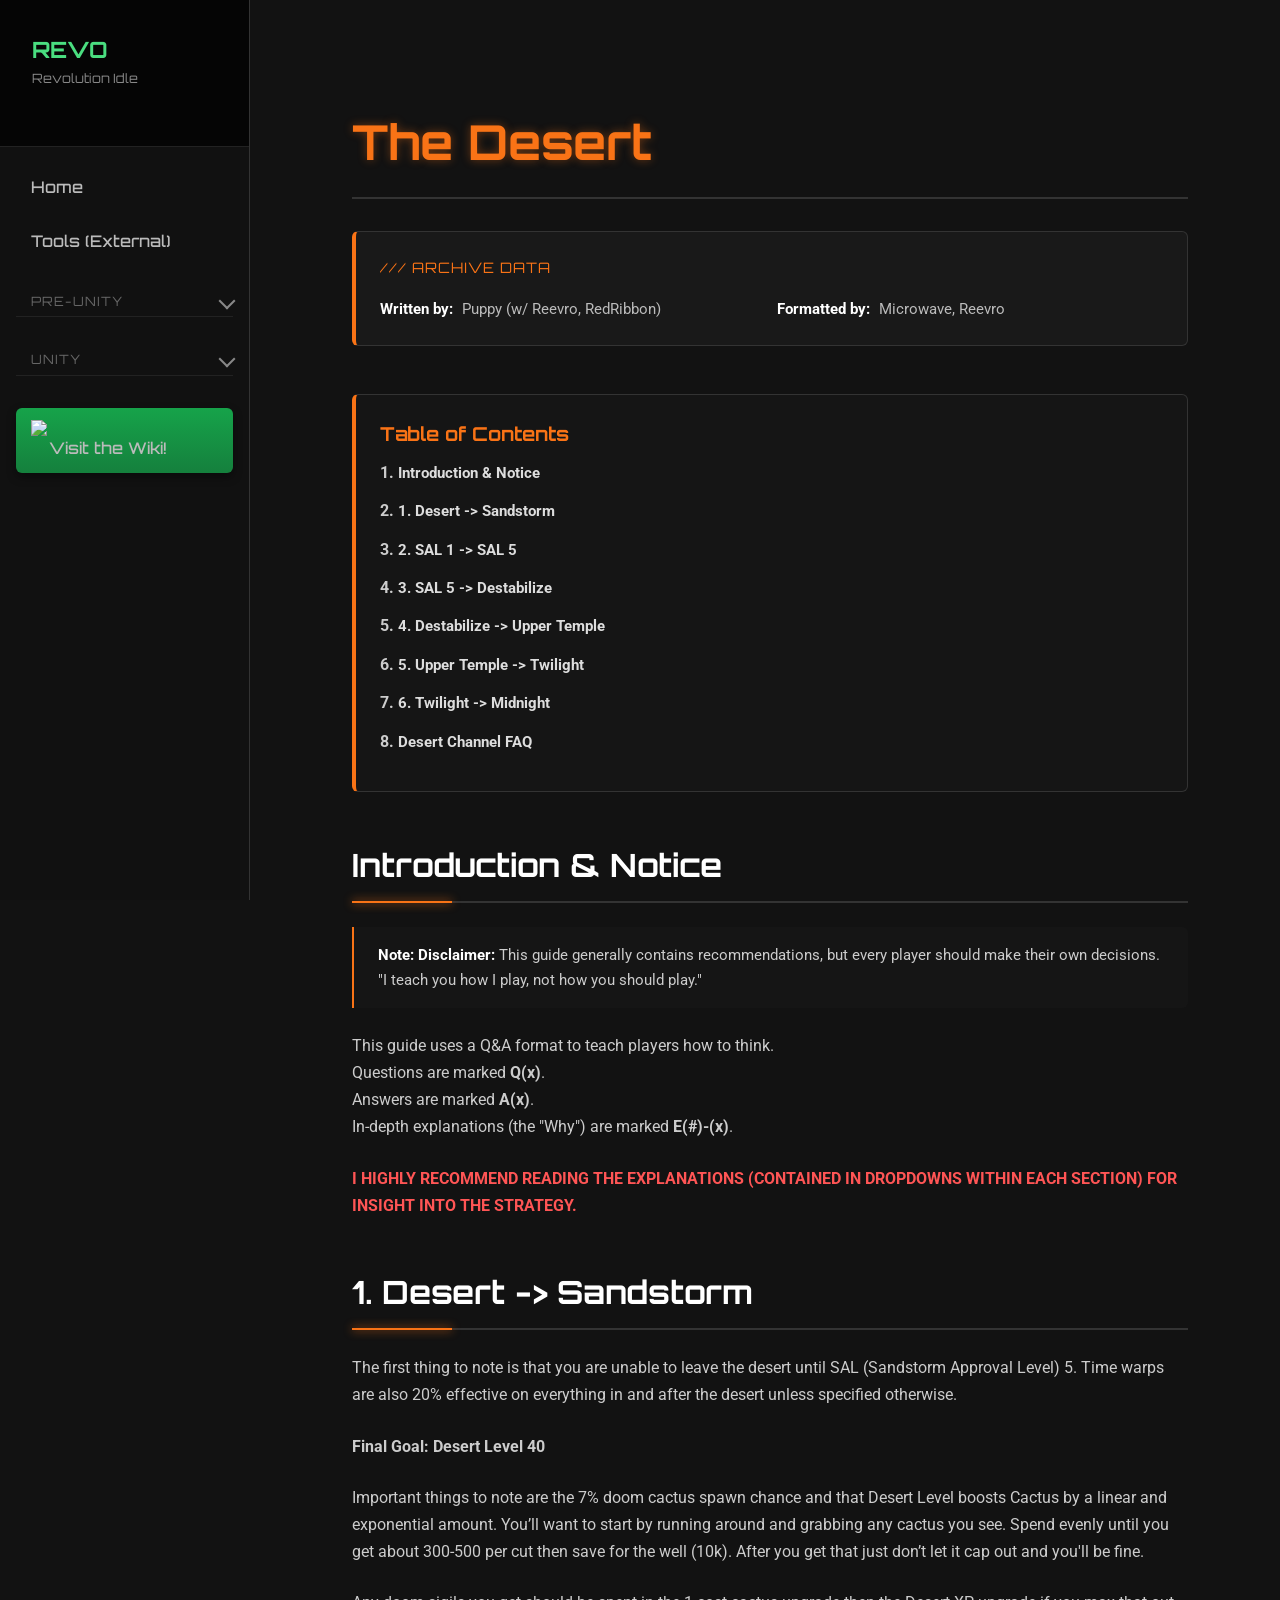
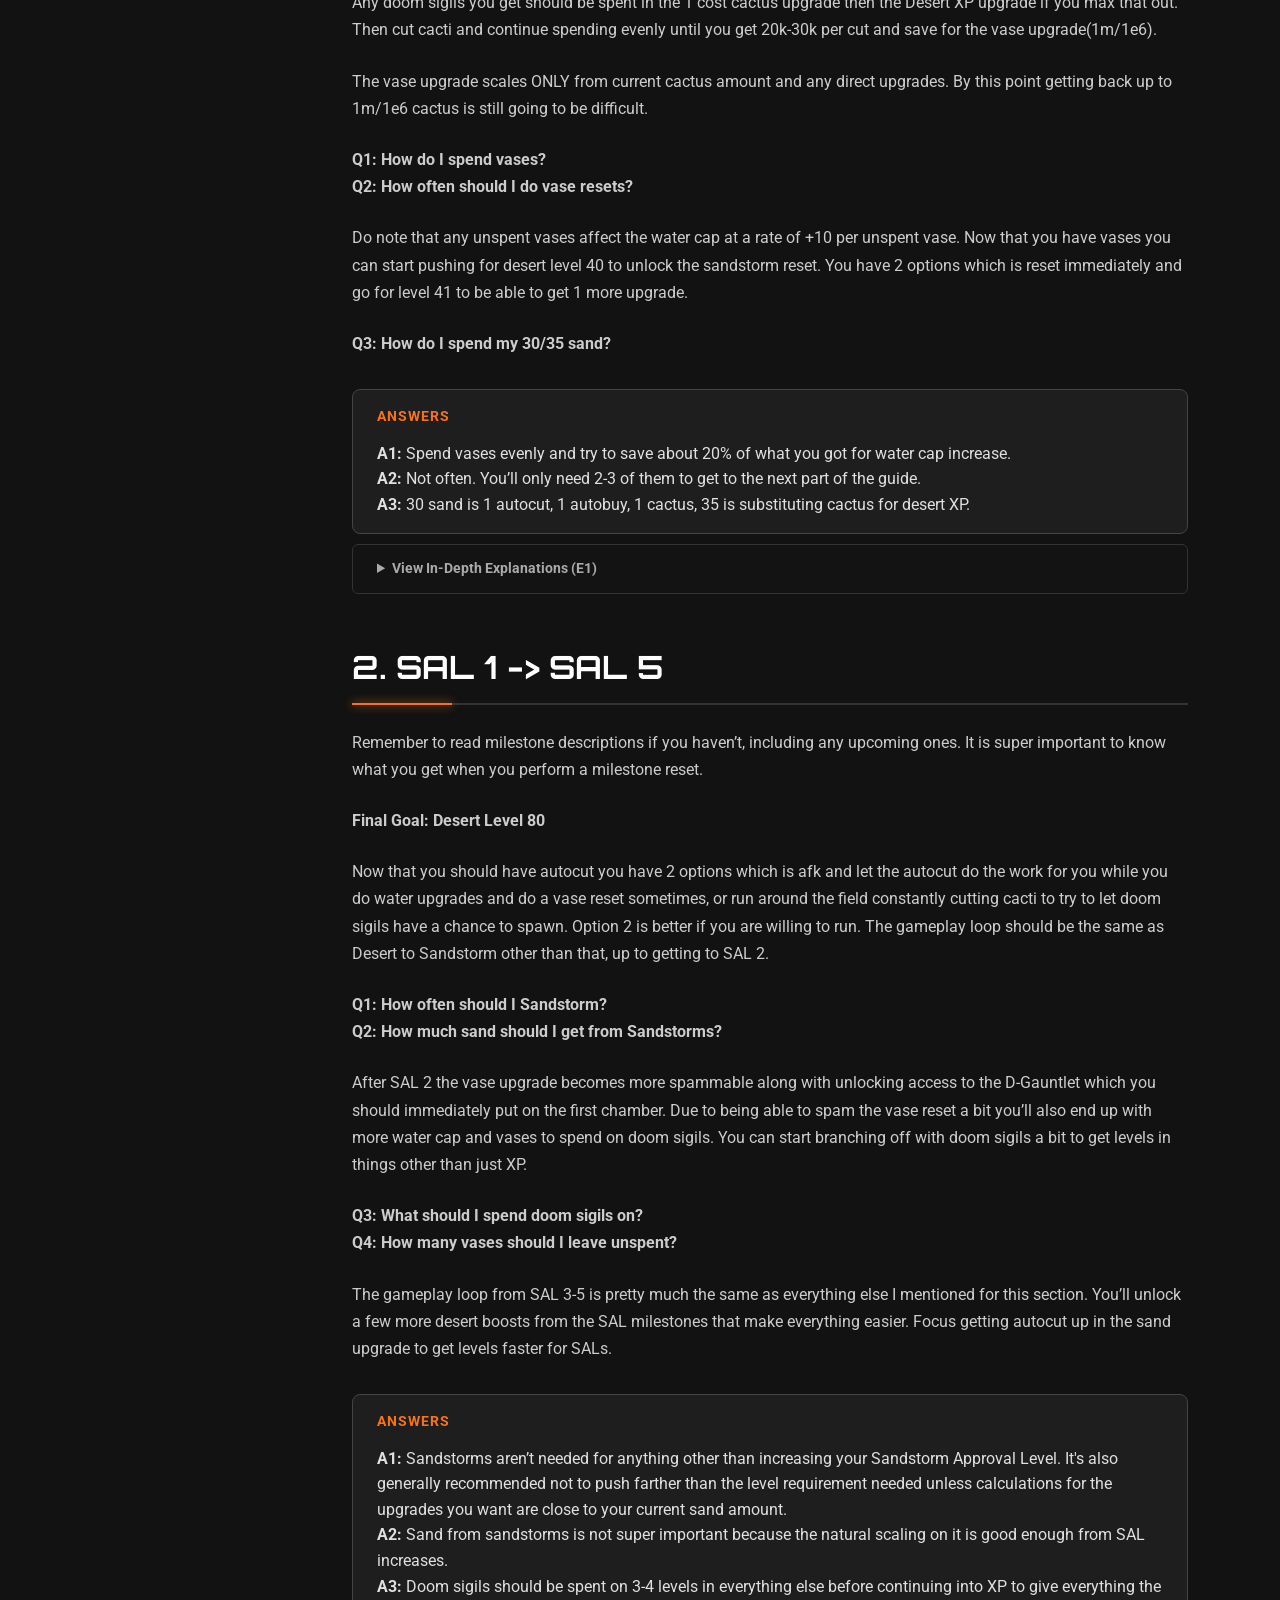
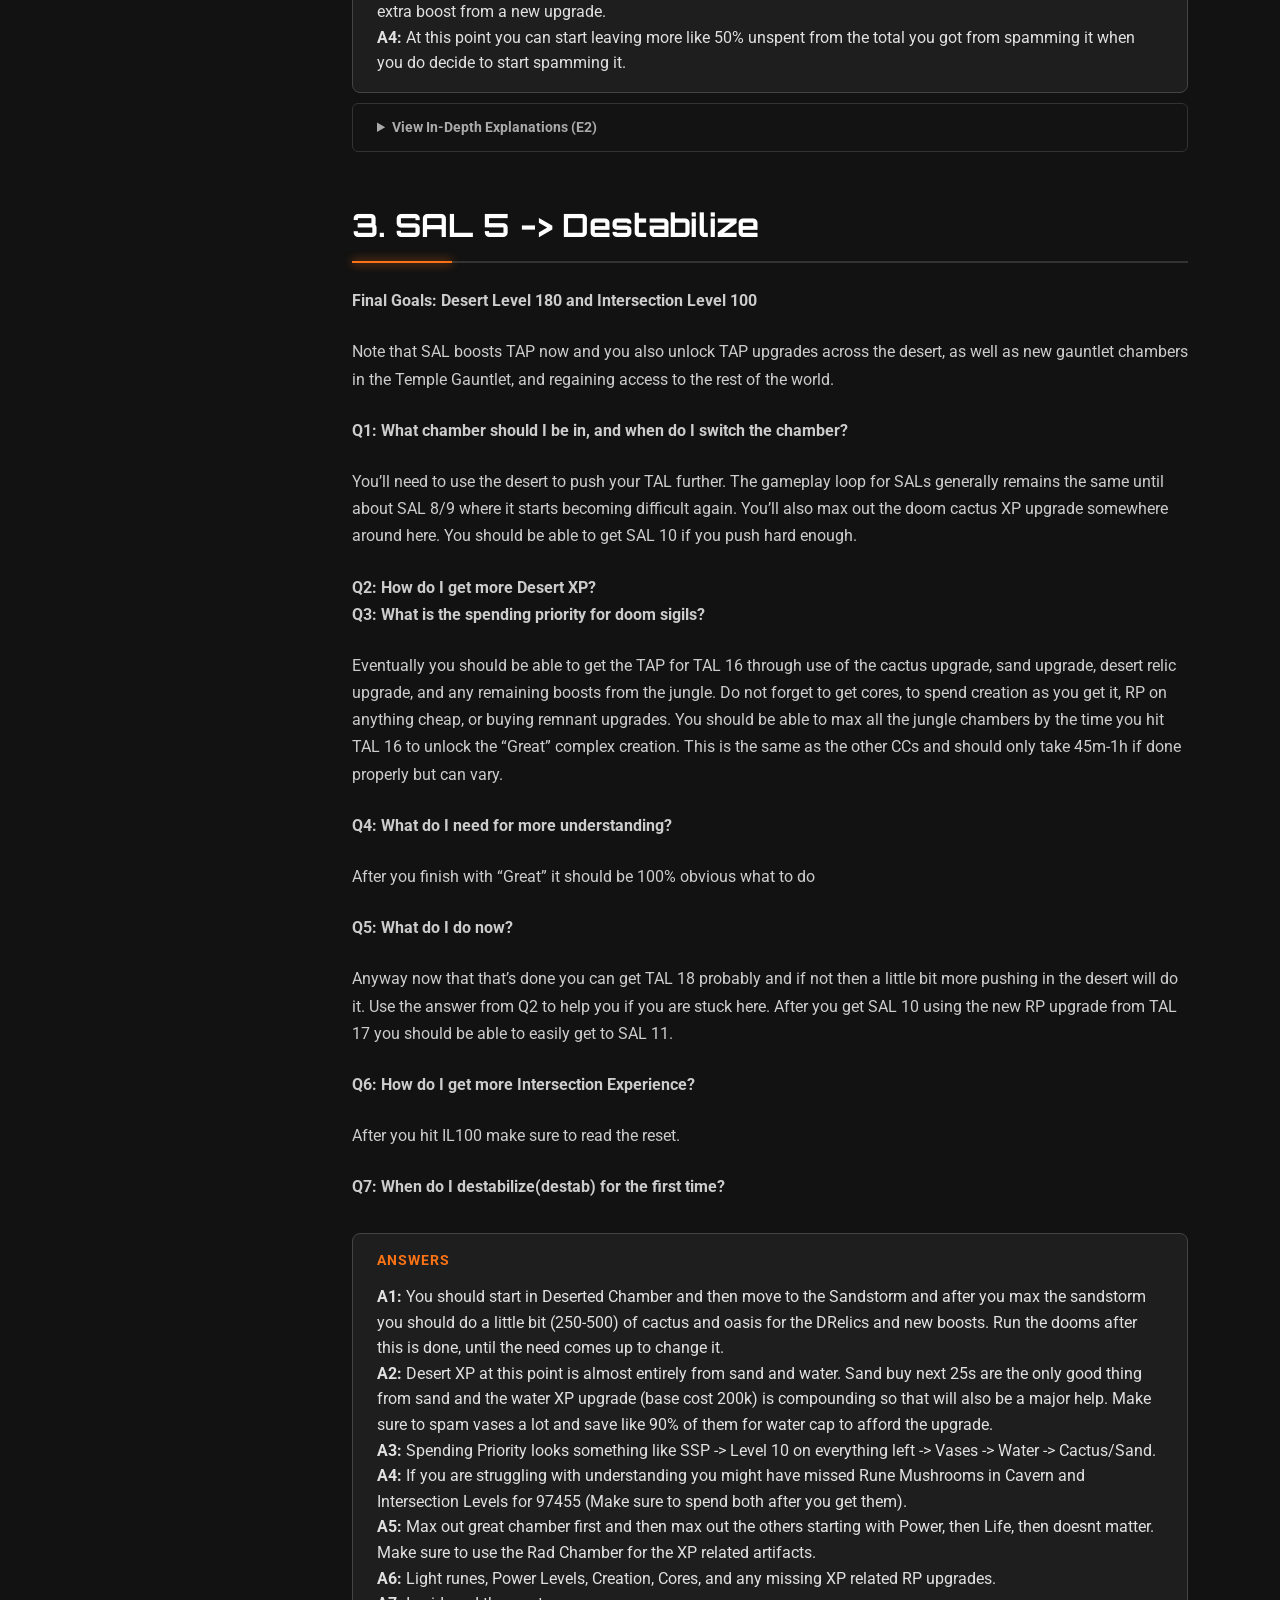
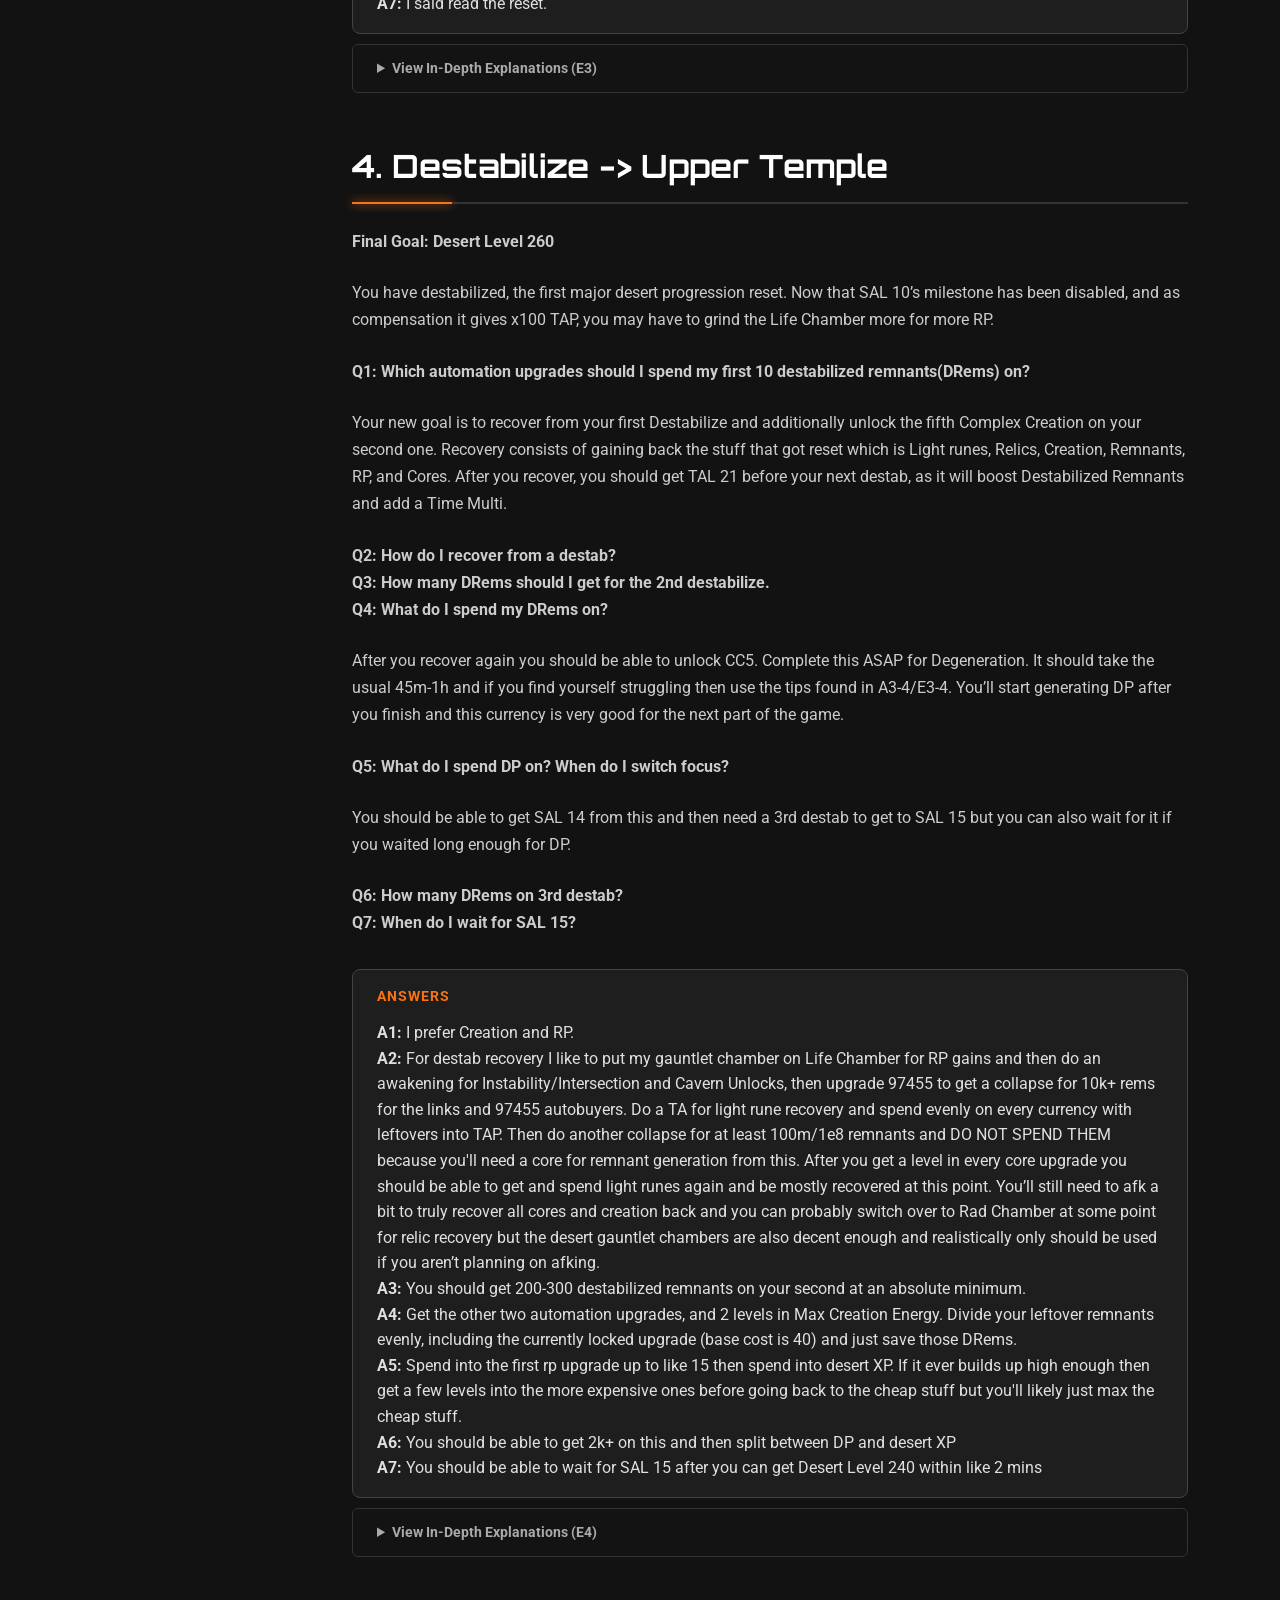
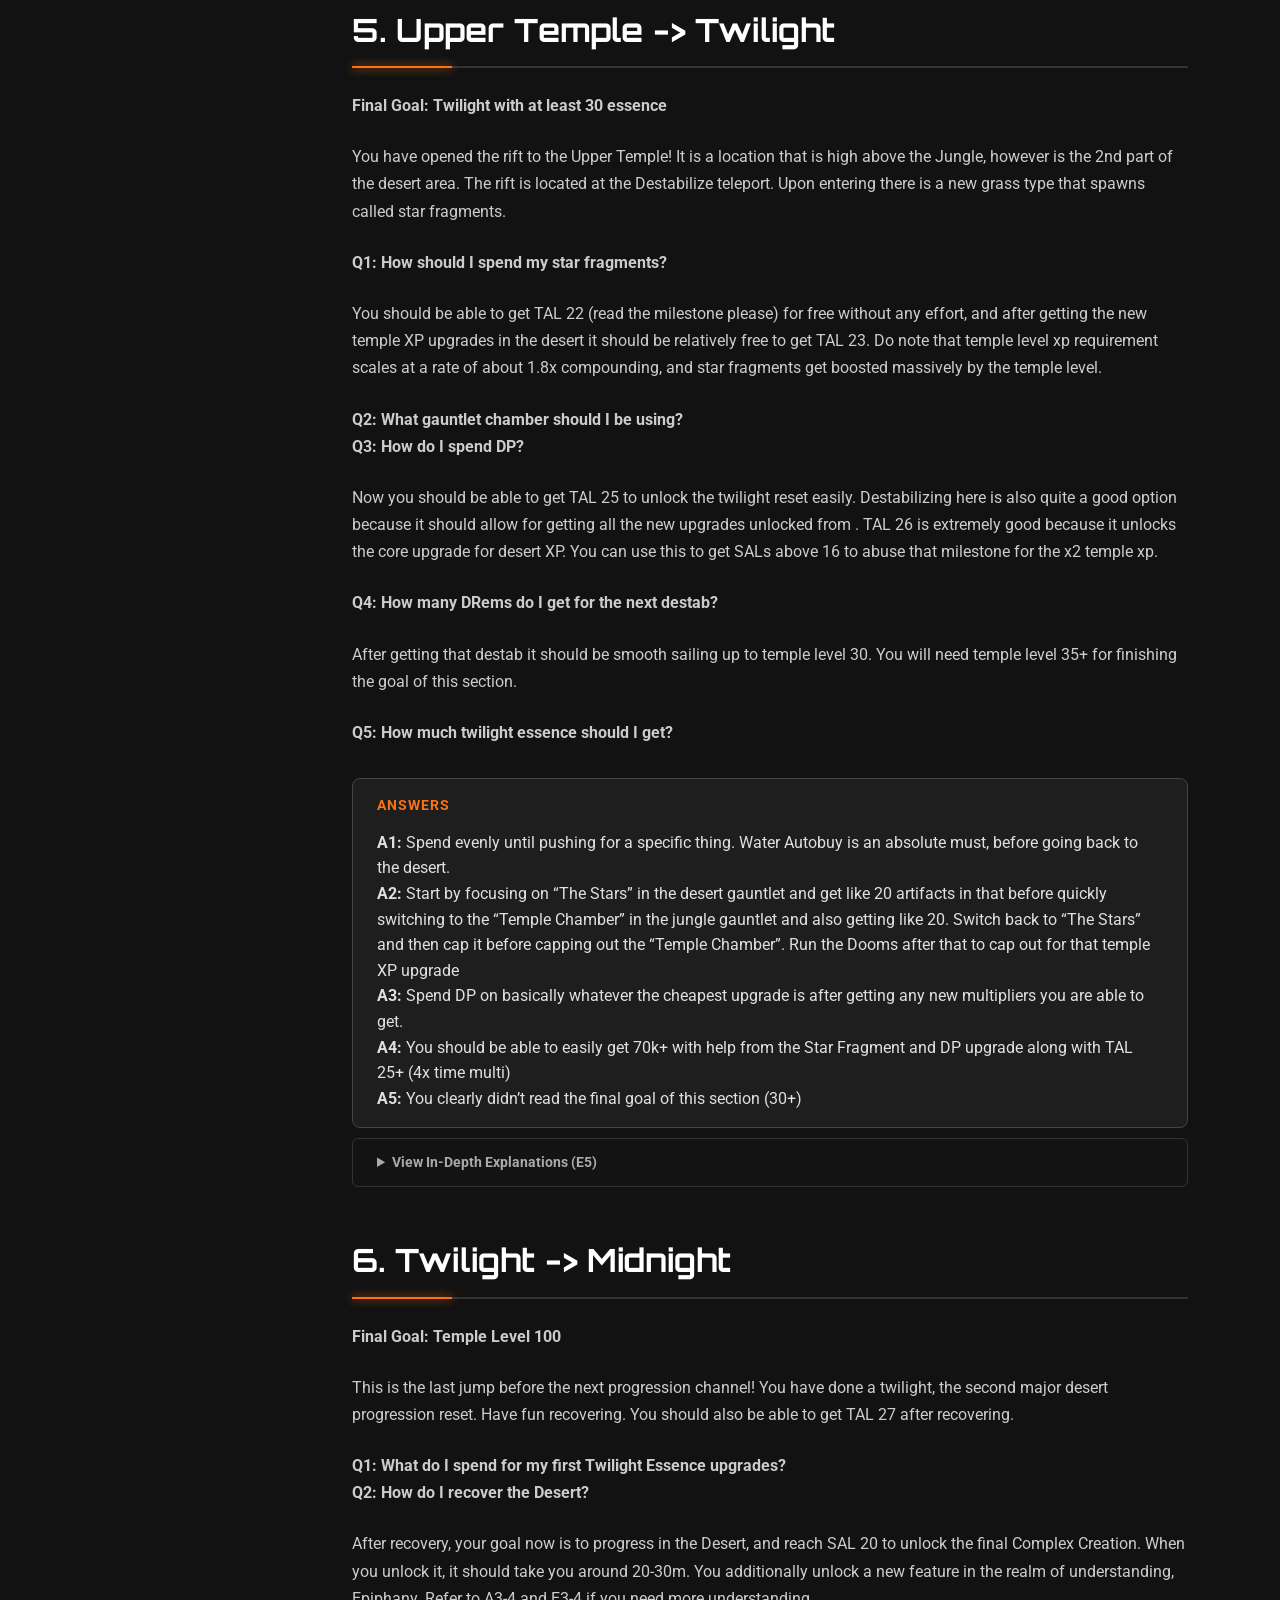
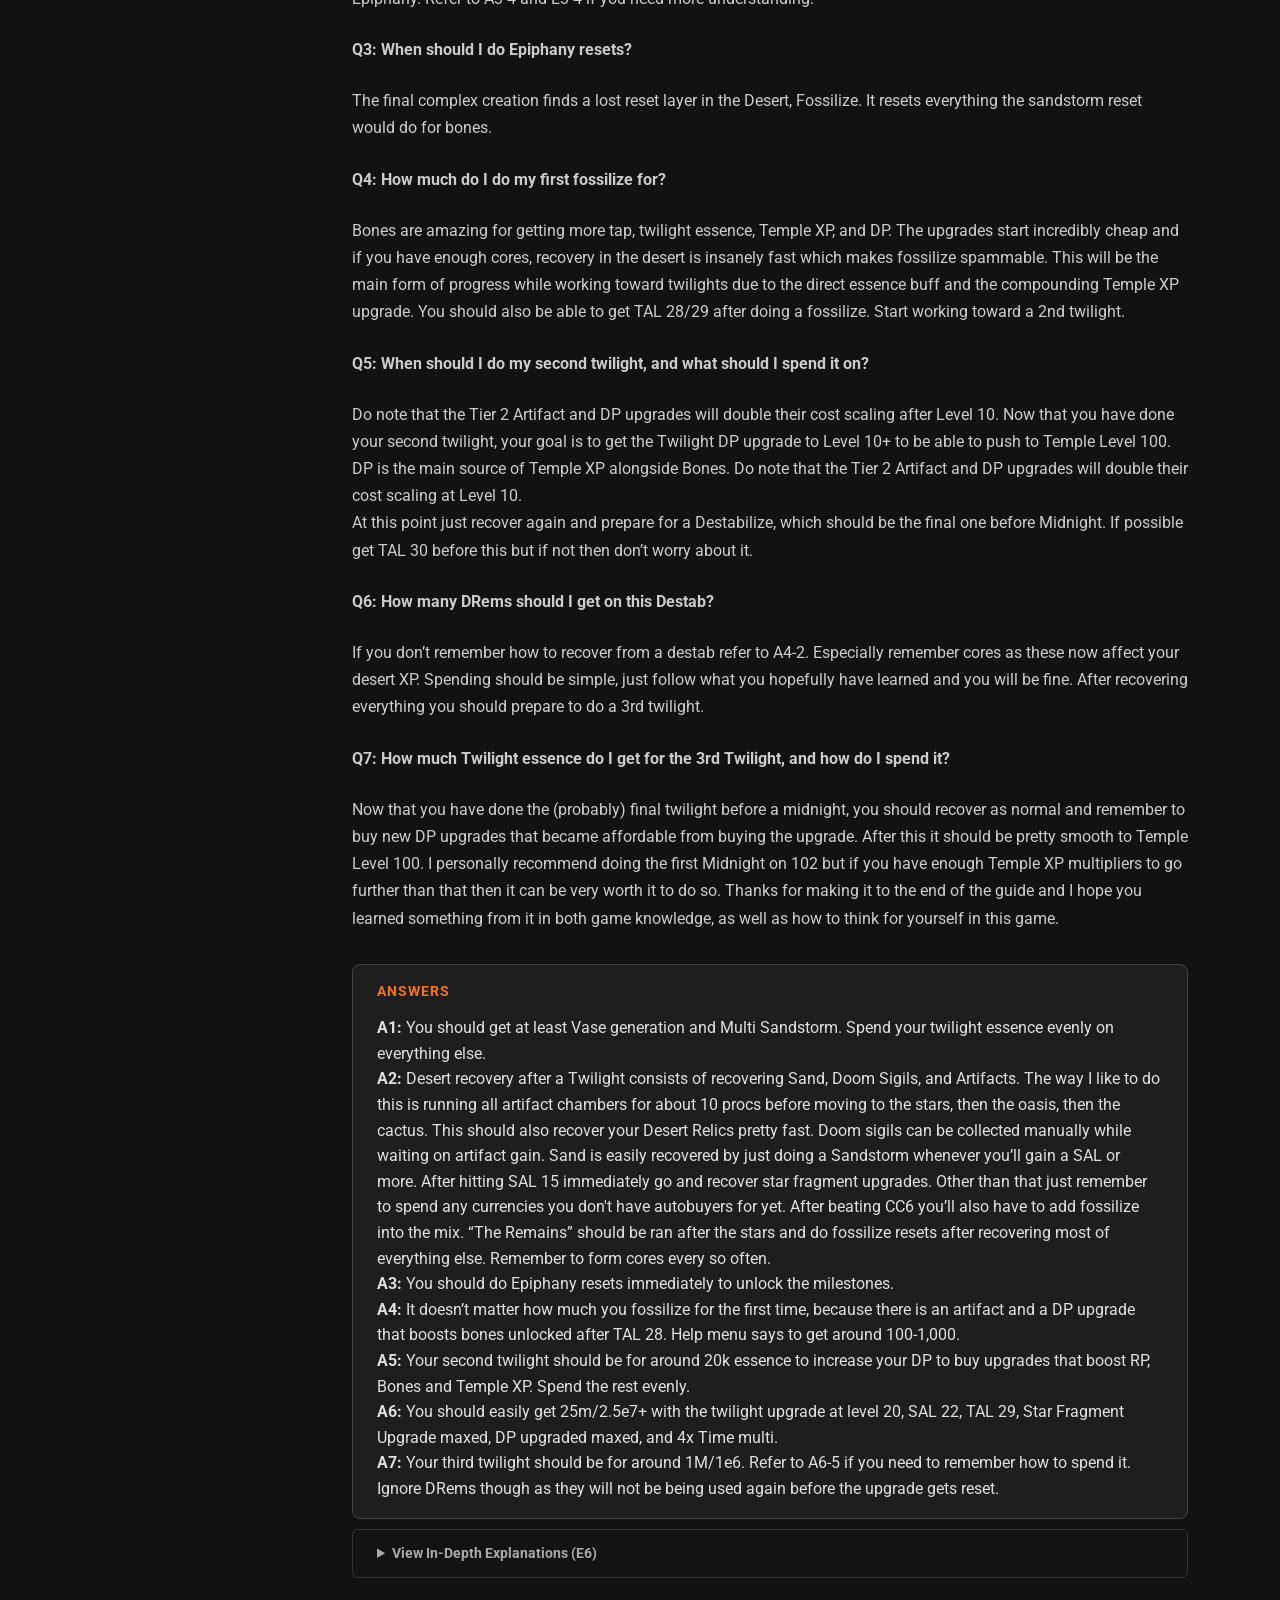
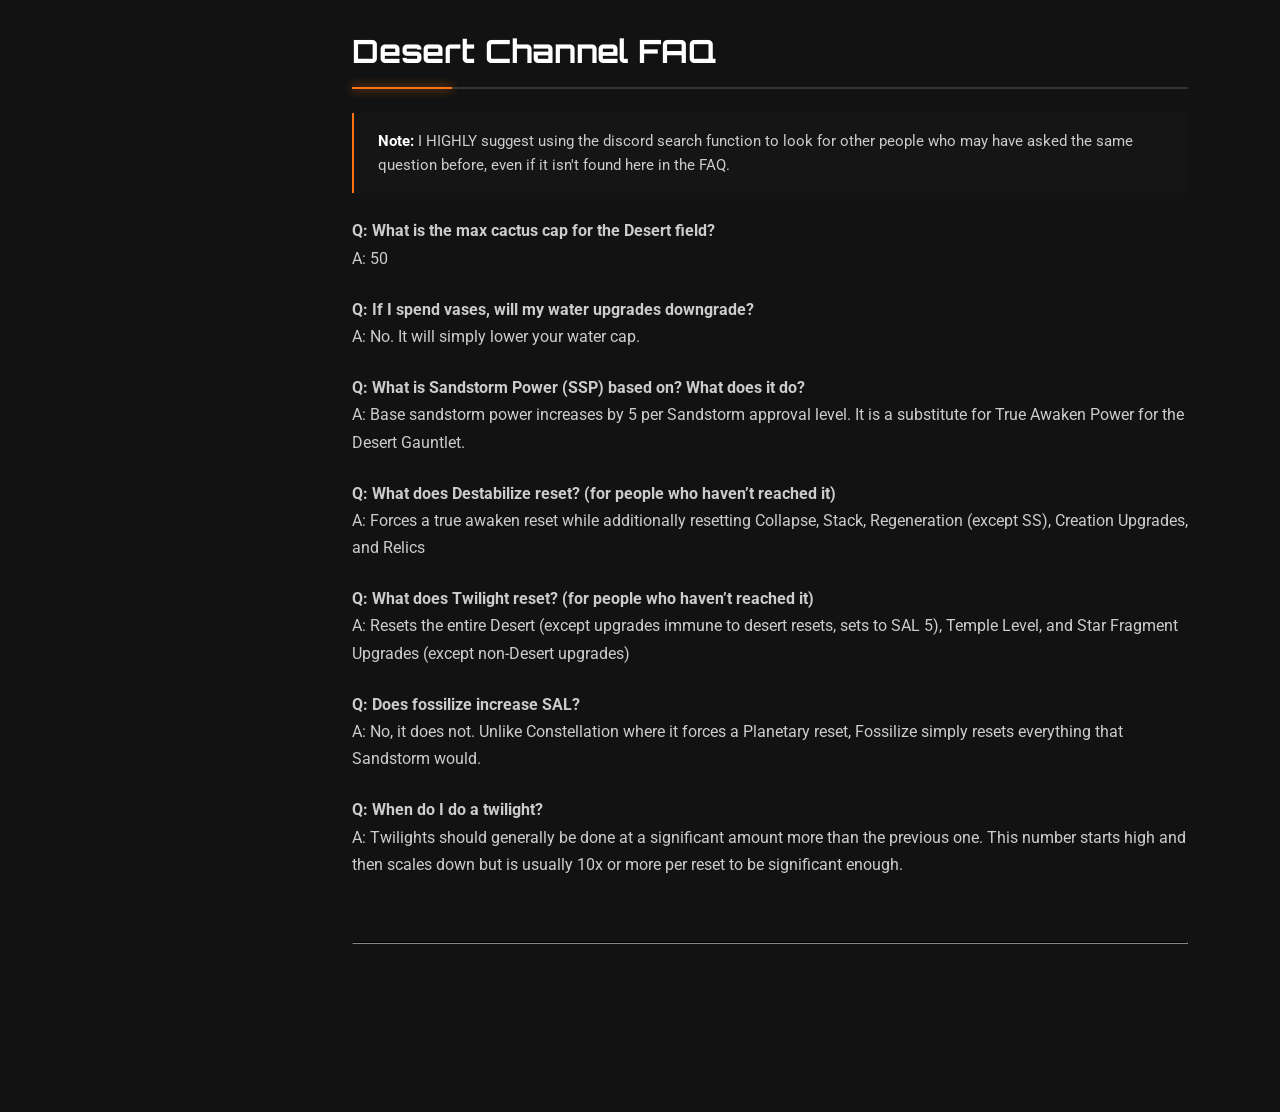
==== commit 95a90156: "a" ====
--- a/pages/start.html
+++ b/pages/start.html
@@ -276,41 +276,38 @@
         <button id="menu-toggle" style="background:none; border:none; color:#fff; font-size:1.5rem;">☰</button>
     </header>
 
-    <!-- Sidebar -->
-    <aside id="sidebar">
+<aside id="sidebar">
         <div class="sidebar-header">
-            <h1 style="color: var(--theme-color);">GCI</h1>
-            <p>Desert Guide</p>
+            <h1>REVO</h1>
+            <p>Revolution Idle</p>
         </div>
         <nav>
-            <a href="../index.html">Home</a>
-            <a href="https://roblox-grass-cutting-incremental.fandom.com/wiki/Helpful_Resources" target="_blank" rel="noopener noreferrer">Tools (External)</a>
-
-            <div class="section-title">World 1</div>
-            <a href="origins.html">Early Game</a>
-            <a href="galactic.html">Galactic</a>
-            <a href="planetoid.html">Planetoid</a>
-            <a href="constellations.html">Constellations</a>
-            <a href="supernova.html">Supernova</a>
-            <a href="solarians.html">Solarians</a>
-            <a href="grasslands.html">Grasslands</a>
-            <a href="loops.html">Loops</a>
-            <a href="SML.html">SML &amp; SUML</a>
-            <a href="Omega.html">Omega</a>
-
-            <div class="section-title">World 2</div>
-            <a href="jungle.html">Jungle</a>
-            <a href="true-awaken.html">True Awaken</a>
-            <a href="desert.html" class="active">Desert</a>
-            <a href="midnight.html">Midnight</a>
-            <a href="great-rift.html">Great Rift</a>
-            <a href="doom.html">Doom (DaS)</a>
-
-            <div class="section-title">Bonus</div>
-            <a href="tower.html">The Tower</a>
-            <a href="cool.html">Cool World</a>
+            <!-- General -->
+            <a href="index.html">Home</a>
+            <a href="https://revolutionidle.wiki.gg" target="_blank" rel="noopener noreferrer">Tools (External)</a>
+
+            <div class="section-title">Pre-Unity</div>
+            <a href="pages/start.html">Beginning</a>
+            <a href="pages/misc.html">Achievements, Souls, Time Flux and Shop</a>
+            <a href="pages/infinity.html">Infinity</a>
+            <a href="pages/break-infinity.html">Break Infinity</a>
+            <a href="pages/eternity.html">Eternity</a>
+            <a href="pages/dilation.html">Dilation</a>
+            <a href="pages/dilation-tree.html">Dilation Tree</a>
+
+            <div class="section-title">Unity</div>
+            <a href="pages/early-unity.html">Early Unity</a>           
+            <a href="pages/unity-trials.html">Unity Trials</a>
+            <a href="pages/attacks.html">Attacks</a>
+            <a href="pages/minerals.html">Minerals</a>
+            <a href="pages/refinement.html">Refinement</a>
+            <a href="pages/elements.html">Elements</a>
+            <a href="pages/tarot.html">Tarot</a>
+            <a href="pages/tarot-challenges.html">Tarot Challenges</a>
+            <a href="pages/plague.html">Plague</a>
+            <a href="pages/singularity.html">Singularity</a>
+
         </nav>
-            <div class="sidebar-maintainer">Maintained by <strong>GrandDom (Actiari)</strong></div>
     </aside>
 
     <!-- DOT NAVIGATION -->
